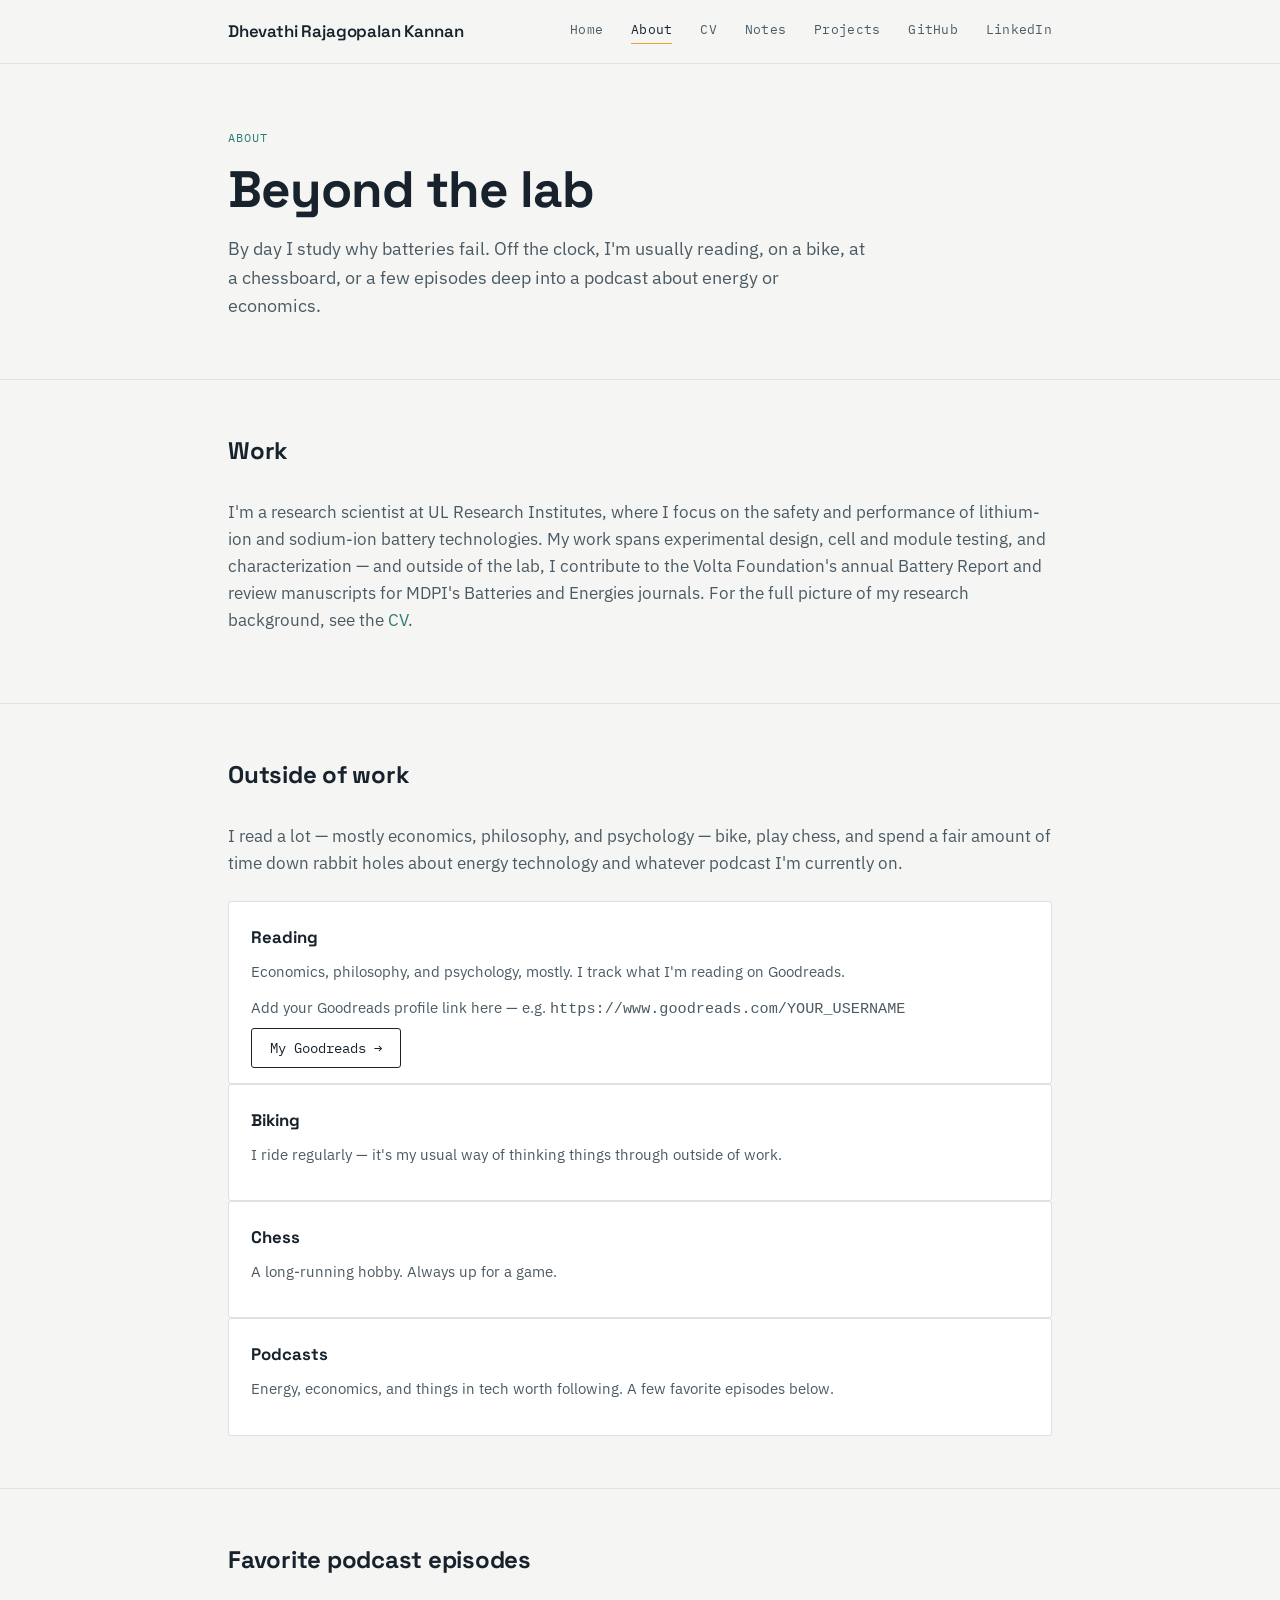
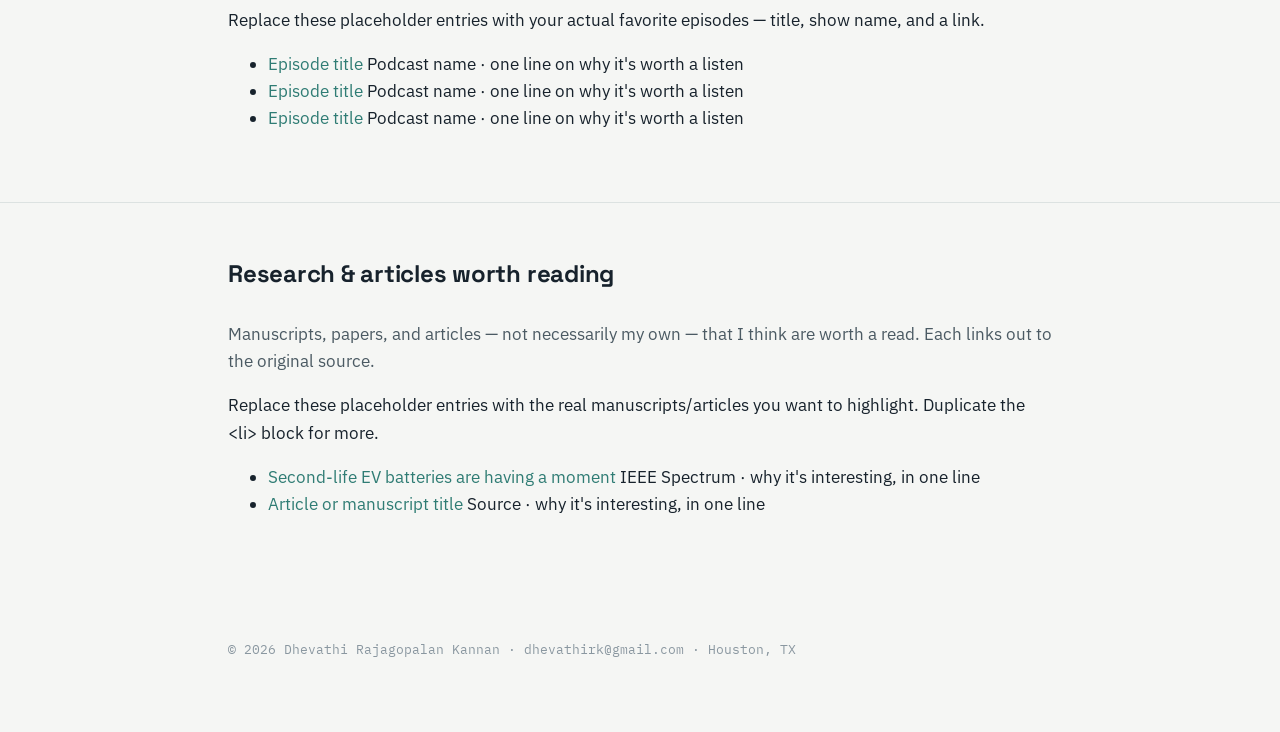
==== about.html @ ceaa5463 "Redesign site, add About and Projects pages" ====
<!DOCTYPE html>
<html lang="en">
<head>
<meta charset="UTF-8">
<meta name="viewport" content="width=device-width, initial-scale=1.0">
<title>About — Dhevathi Rajagopalan Kannan</title>
<meta name="description" content="About Dhevathi Rajagopalan Kannan — research scientist, reader, cyclist, and chess player.">
<link rel="stylesheet" href="css/style.css">
</head>
<body>

<nav class="nav">
  <div class="wrap">
    <a href="index.html" class="nav-brand">Dhevathi Rajagopalan Kannan</a>
    <div class="nav-links">
      <a href="index.html">Home</a>
      <a href="about.html" class="active">About</a>
      <a href="cv.html">CV</a>
      <a href="blog.html">Notes</a>
      <a href="projects.html">Projects</a>
      <a href="https://github.com/dhev-rk" target="_blank" rel="noopener">GitHub</a>
      <a href="https://www.linkedin.com/in/dhevathirajan/" target="_blank" rel="noopener">LinkedIn</a>
    </div>
  </div>
</nav>

<header class="hero" style="padding-bottom:32px;">
  <div class="wrap">
    <p class="eyebrow">About</p>
    <h1 style="max-width:none;">Beyond the lab</h1>
    <p class="lede">
      By day I study why batteries fail. Off the clock, I'm usually reading, on a bike,
      at a chessboard, or a few episodes deep into a podcast about energy or economics.
    </p>
  </div>
</header>

<section class="block">
  <div class="wrap wrap-narrow">
    <div class="block-head"><h2>Work</h2></div>
    <p style="color:var(--ink-soft);">
      I'm a research scientist at UL Research Institutes, where I focus on the safety and
      performance of lithium-ion and sodium-ion battery technologies. My work spans
      experimental design, cell and module testing, and characterization — and outside of
      the lab, I contribute to the Volta Foundation's annual Battery Report and review
      manuscripts for MDPI's Batteries and Energies journals. For the full picture of my
      research background, see the <a href="cv.html">CV</a>.
    </p>
  </div>
</section>

<section class="block">
  <div class="wrap wrap-narrow">
    <div class="block-head"><h2>Outside of work</h2></div>
    <p style="color:var(--ink-soft); margin-bottom: 24px;">
      I read a lot — mostly economics, philosophy, and psychology — bike, play chess, and
      spend a fair amount of time down rabbit holes about energy technology and whatever
      podcast I'm currently on.
    </p>
    <div class="about-grid">
      <div class="card">
        <h3>Reading</h3>
        <p>Economics, philosophy, and psychology, mostly. I track what I'm reading on Goodreads.</p>
        <p class="placeholder-note">Add your Goodreads profile link here — e.g. <code>https://www.goodreads.com/YOUR_USERNAME</code></p>
        <a class="btn" href="#" id="goodreads-link">My Goodreads →</a>
      </div>
      <div class="card">
        <h3>Biking</h3>
        <p>I ride regularly — it's my usual way of thinking things through outside of work.</p>
      </div>
      <div class="card">
        <h3>Chess</h3>
        <p>A long-running hobby. Always up for a game.</p>
      </div>
      <div class="card">
        <h3>Podcasts</h3>
        <p>Energy, economics, and things in tech worth following. A few favorite episodes below.</p>
      </div>
    </div>
  </div>
</section>

<section class="block">
  <div class="wrap wrap-narrow">
    <div class="block-head"><h2>Favorite podcast episodes</h2></div>
    <p class="placeholder-note">Replace these placeholder entries with your actual favorite episodes — title, show name, and a link.</p>
    <ul class="list-plain">
      <li>
        <a href="#" target="_blank" rel="noopener">Episode title</a>
        <span class="item-meta">Podcast name · one line on why it's worth a listen</span>
      </li>
      <li>
        <a href="#" target="_blank" rel="noopener">Episode title</a>
        <span class="item-meta">Podcast name · one line on why it's worth a listen</span>
      </li>
      <li>
        <a href="#" target="_blank" rel="noopener">Episode title</a>
        <span class="item-meta">Podcast name · one line on why it's worth a listen</span>
      </li>
    </ul>
  </div>
</section>

<section class="block">
  <div class="wrap wrap-narrow">
    <div class="block-head"><h2>Research &amp; articles worth reading</h2></div>
    <p style="color:var(--ink-soft); margin-bottom:16px;">
      Manuscripts, papers, and articles — not necessarily my own — that I think are worth a read.
      Each links out to the original source.
    </p>
    <p class="placeholder-note">Replace these placeholder entries with the real manuscripts/articles you want to highlight. Duplicate the &lt;li&gt; block for more.</p>
    <ul class="list-plain">
      <li>
        <a href="https://spectrum.ieee.org/second-life-ev-batteries" target="_blank" rel="noopener">Second-life EV batteries are having a moment</a>
        <span class="item-meta">IEEE Spectrum · why it's interesting, in one line</span>
      </li>
      <li>
        <a href="#" target="_blank" rel="noopener">Article or manuscript title</a>
        <span class="item-meta">Source · why it's interesting, in one line</span>
      </li>
    </ul>
  </div>
</section>

<footer>
  <div class="wrap">
    <p>© <span id="year"></span> Dhevathi Rajagopalan Kannan · <a href="mailto:dhevathirk@gmail.com">dhevathirk@gmail.com</a> · Houston, TX</p>
  </div>
</footer>

<script>document.getElementById('year').textContent = new Date().getFullYear();</script>
</body>
</html>
---- css/style.css ----
/* ============================================================
   Dhevathi Rajagopalan Kannan — personal site
   Design: "charge cell" system — battery-safety research subject
   ============================================================ */

@import url('https://fonts.googleapis.com/css2?family=Space+Grotesk:wght@400;500;600;700&family=IBM+Plex+Sans:wght@400;500;600&family=IBM+Plex+Mono:wght@400;500&display=swap');

:root {
  --bg: #F5F6F4;
  --surface: #FFFFFF;
  --ink: #17222C;
  --ink-soft: #4B5A63;
  --ink-faint: #8A97A0;
  --line: #DCE2E1;
  --accent: #E2A63C;      /* charge amber */
  --accent-ink: #1B4F4A;  /* deep teal, used sparingly */
  --accent-teal: #2F7C74;
  --radius: 3px;
  --max: 880px;
  --font-display: 'Space Grotesk', sans-serif;
  --font-body: 'IBM Plex Sans', sans-serif;
  --font-mono: 'IBM Plex Mono', monospace;
}

* { box-sizing: border-box; }

html { scroll-behavior: smooth; }

body {
  margin: 0;
  background: var(--bg);
  color: var(--ink);
  font-family: var(--font-body);
  font-size: 17px;
  line-height: 1.6;
  -webkit-font-smoothing: antialiased;
}

a { color: var(--accent-teal); text-decoration: none; border-bottom: 1px solid transparent; }
a:hover { border-bottom-color: currentColor; }

:focus-visible {
  outline: 2px solid var(--accent-teal);
  outline-offset: 2px;
}

.wrap {
  max-width: var(--max);
  margin: 0 auto;
  padding: 0 28px;
}

/* ---------- Nav ---------- */
.nav {
  border-bottom: 1px solid var(--line);
  background: var(--bg);
  position: sticky;
  top: 0;
  z-index: 10;
}
.nav .wrap {
  display: flex;
  align-items: center;
  justify-content: space-between;
  padding-top: 18px;
  padding-bottom: 18px;
}
.nav-brand {
  font-family: var(--font-display);
  font-weight: 600;
  font-size: 1.05rem;
  color: var(--ink);
  border-bottom: none;
  letter-spacing: -0.01em;
}
.nav-links {
  display: flex;
  gap: 28px;
  font-family: var(--font-mono);
  font-size: 0.82rem;
  letter-spacing: 0.02em;
}
.nav-links a {
  color: var(--ink-soft);
  border-bottom: none;
  padding-bottom: 3px;
}
.nav-links a:hover,
.nav-links a.active {
  color: var(--ink);
  border-bottom: 1px solid var(--accent);
}

/* ---------- Charge bar — the signature motif ---------- */
.chargebar {
  display: flex;
  gap: 3px;
  height: 10px;
  margin: 10px 0 0;
}
.chargebar .cell {
  flex: 1;
  background: var(--line);
  border-radius: 1px;
}
.chargebar .cell.filled { background: var(--accent); }

/* ---------- Hero ---------- */
.hero {
  padding: 64px 0 40px;
  border-bottom: 1px solid var(--line);
}
.eyebrow {
  font-family: var(--font-mono);
  font-size: 0.78rem;
  color: var(--accent-teal);
  text-transform: uppercase;
  letter-spacing: 0.08em;
  margin: 0 0 14px;
}
.hero h1 {
  font-family: var(--font-display);
  font-size: clamp(2.1rem, 4.5vw, 3.2rem);
  line-height: 1.08;
  letter-spacing: -0.02em;
  margin: 0 0 18px;
  max-width: 15ch;
}
.hero p.lede {
  font-size: 1.12rem;
  color: var(--ink-soft);
  max-width: 58ch;
  margin: 0 0 26px;
}
.hero-meta {
  display: flex;
  flex-wrap: wrap;
  gap: 8px 22px;
  font-family: var(--font-mono);
  font-size: 0.85rem;
  color: var(--ink-soft);
}
.hero-links {
  margin-top: 28px;
  display: flex;
  flex-wrap: wrap;
  gap: 14px;
}
.btn {
  font-family: var(--font-mono);
  font-size: 0.85rem;
  padding: 10px 18px;
  border: 1px solid var(--ink);
  border-radius: var(--radius);
  color: var(--ink);
  border-bottom-width: 1px;
}
.btn:hover { background: var(--ink); color: var(--surface); }
.btn.primary { background: var(--ink); color: var(--surface); }
.btn.primary:hover { background: var(--accent-ink); border-color: var(--accent-ink); }

/* ---------- Sections ---------- */
section.block {
  padding: 52px 0;
  border-bottom: 1px solid var(--line);
}
section.block:last-of-type { border-bottom: none; }

.block-head {
  display: flex;
  align-items: baseline;
  justify-content: space-between;
  margin-bottom: 28px;
  gap: 16px;
  flex-wrap: wrap;
}
.block-head h2 {
  font-family: var(--font-display);
  font-size: 1.5rem;
  letter-spacing: -0.01em;
  margin: 0;
}
.block-head .see-all {
  font-family: var(--font-mono);
  font-size: 0.82rem;
}

/* ---------- Cards / grids ---------- */
.grid {
  display: grid;
  grid-template-columns: repeat(2, 1fr);
  gap: 18px;
}
@media (max-width: 640px) { .grid { grid-template-columns: 1fr; } }

.card {
  background: var(--surface);
  border: 1px solid var(--line);
  border-radius: var(--radius);
  padding: 22px;
}
.card h3 {
  font-family: var(--font-display);
  font-size: 1.05rem;
  margin: 0 0 8px;
}
.card p {
  color: var(--ink-soft);
  font-size: 0.95rem;
  margin: 0 0 12px;
}
.card .tags {
  font-family: var(--font-mono);
  font-size: 0.75rem;
  color: var(--accent-teal);
}

/* ---------- Timeline (experience) ---------- */
.timeline { margin-top: 6px; }
.tl-item {
  display: grid;
  grid-template-columns: 130px 1fr;
  gap: 18px;
  padding: 20px 0;
  border-top: 1px solid var(--line);
}
.tl-item:first-child { border-top: none; }
.tl-date {
  font-family: var(--font-mono);
  font-size: 0.8rem;
  color: var(--ink-faint);
  padding-top: 2px;
}
.tl-role { font-family: var(--font-display); font-size: 1.05rem; margin: 0 0 3px; }
.tl-org { color: var(--accent-teal); font-size: 0.92rem; margin: 0 0 8px; }
.tl-desc { color: var(--ink-soft); font-size: 0.92rem; margin: 0; }
.tl-desc ul { margin: 8px 0 0; padding-left: 18px; }
.tl-desc li { margin-bottom: 4px; }

@media (max-width: 640px) {
  .tl-item { grid-template-columns: 1fr; gap: 4px; }
}

/* ---------- Publications ---------- */
.pub-list { list-style: none; margin: 0; padding: 0; }
.pub-item {
  padding: 16px 0;
  border-top: 1px solid var(--line);
}
.pub-item:first-child { border-top: none; }
.pub-title { font-weight: 600; font-size: 0.98rem; }
.pub-meta {
  font-family: var(--font-mono);
  font-size: 0.78rem;
  color: var(--ink-faint);
  margin-top: 4px;
}

/* ---------- Blog list ---------- */
.post-list { list-style: none; margin: 0; padding: 0; }
.post-item {
  padding: 20px 0;
  border-top: 1px solid var(--line);
  display: grid;
  grid-template-columns: 110px 1fr;
  gap: 18px;
}
.post-item:first-child { border-top: none; }
.post-date {
  font-family: var(--font-mono);
  font-size: 0.8rem;
  color: var(--ink-faint);
  padding-top: 2px;
}
.post-item h3 { font-family: var(--font-display); margin: 0 0 6px; font-size: 1.15rem; }
.post-item p { color: var(--ink-soft); margin: 0; font-size: 0.95rem; }
.post-tags { font-family: var(--font-mono); font-size: 0.72rem; color: var(--accent-teal); margin-top: 8px; }

@media (max-width: 640px) {
  .post-item { grid-template-columns: 1fr; }
}

/* ---------- Single post ---------- */
.post-header { padding: 52px 0 24px; border-bottom: 1px solid var(--line); }
.post-header h1 {
  font-family: var(--font-display);
  font-size: clamp(1.8rem, 4vw, 2.4rem);
  letter-spacing: -0.02em;
  margin: 0 0 10px;
}
.post-body {
  padding: 40px 0 60px;
  max-width: 70ch;
  font-size: 1.05rem;
}
.post-body h2 { font-family: var(--font-display); margin-top: 2em; }
.post-body h3 { font-family: var(--font-display); margin-top: 1.6em; }
.post-body p { color: var(--ink-soft); }
.post-body pre {
  background: var(--ink);
  color: #E8EEF0;
  padding: 16px;
  border-radius: var(--radius);
  overflow-x: auto;
  font-family: var(--font-mono);
  font-size: 0.85rem;
}
.post-body code {
  font-family: var(--font-mono);
  background: var(--line);
  padding: 2px 5px;
  border-radius: 2px;
  font-size: 0.88em;
}
.post-body pre code { background: none; padding: 0; }
.post-body blockquote {
  border-left: 3px solid var(--accent);
  margin: 1.4em 0;
  padding-left: 18px;
  color: var(--ink-soft);
}
.post-body img { max-width: 100%; border-radius: var(--radius); }

/* ---------- CV page ---------- */
.cv-print-link {
  font-family: var(--font-mono);
  font-size: 0.82rem;
}
.skills-grid {
  display: grid;
  grid-template-columns: repeat(3, 1fr);
  gap: 14px;
}
@media (max-width: 640px) { .skills-grid { grid-template-columns: 1fr 1fr; } }
.skill-chip {
  font-family: var(--font-mono);
  font-size: 0.82rem;
  border: 1px solid var(--line);
  border-radius: var(--radius);
  padding: 8px 12px;
  background: var(--surface);
}

/* ---------- Footer ---------- */
footer {
  padding: 40px 0 60px;
  font-family: var(--font-mono);
  font-size: 0.8rem;
  color: var(--ink-faint);
}
footer a { color: var(--ink-faint); }

/* ---------- Utility ---------- */
.state-msg {
  font-family: var(--font-mono);
  font-size: 0.85rem;
  color: var(--ink-faint);
  padding: 20px 0;
}
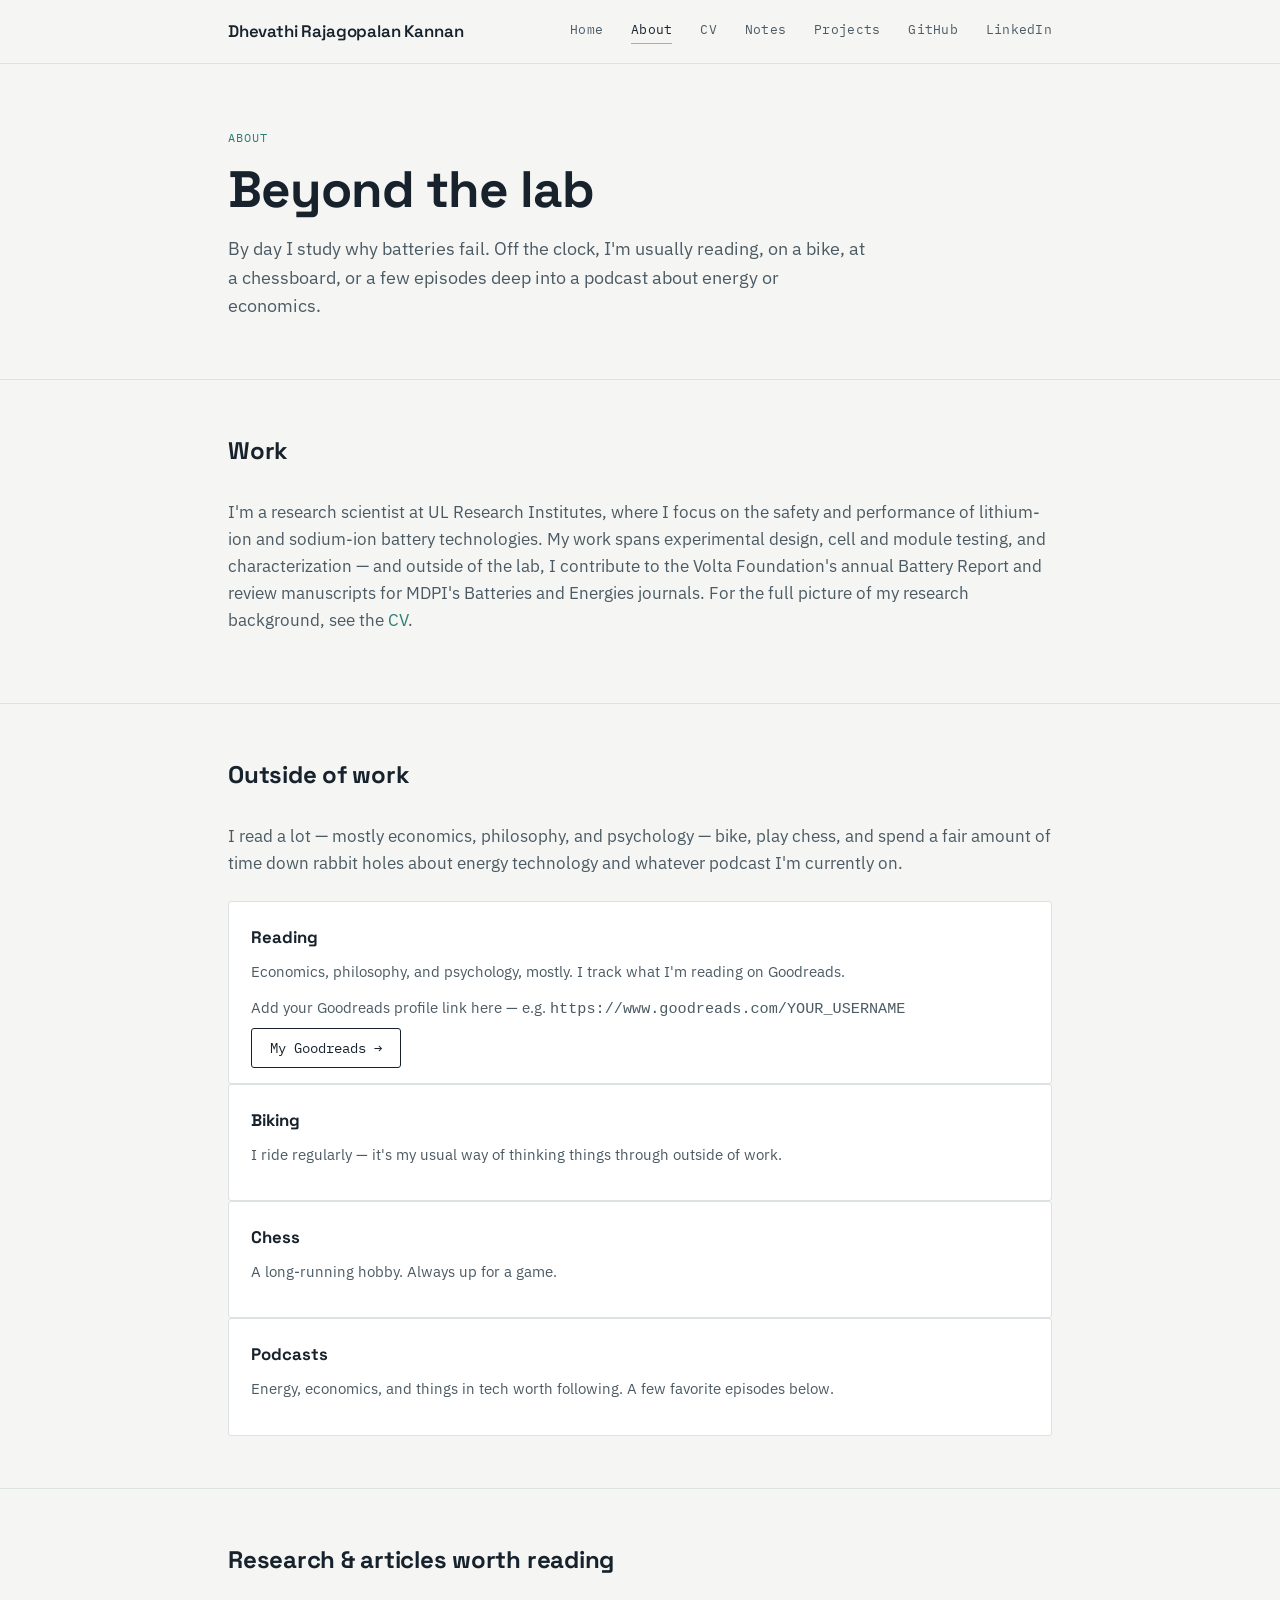
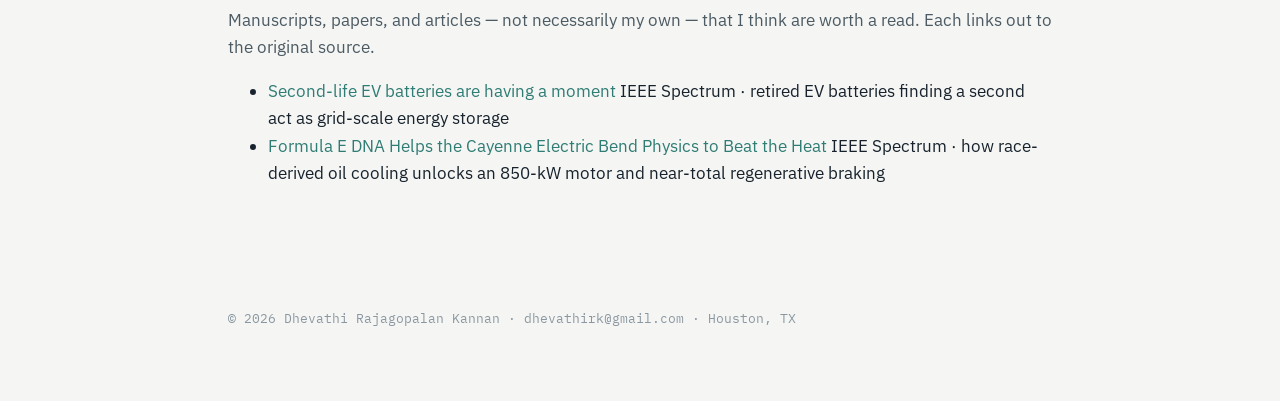
==== commit c7882cd1: "Update About page" ====
--- a/about.html
+++ b/about.html
@@ -80,26 +80,7 @@
   </div>
 </section>
 
-<section class="block">
-  <div class="wrap wrap-narrow">
-    <div class="block-head"><h2>Favorite podcast episodes</h2></div>
-    <p class="placeholder-note">Replace these placeholder entries with your actual favorite episodes — title, show name, and a link.</p>
-    <ul class="list-plain">
-      <li>
-        <a href="#" target="_blank" rel="noopener">Episode title</a>
-        <span class="item-meta">Podcast name · one line on why it's worth a listen</span>
-      </li>
-      <li>
-        <a href="#" target="_blank" rel="noopener">Episode title</a>
-        <span class="item-meta">Podcast name · one line on why it's worth a listen</span>
-      </li>
-      <li>
-        <a href="#" target="_blank" rel="noopener">Episode title</a>
-        <span class="item-meta">Podcast name · one line on why it's worth a listen</span>
-      </li>
-    </ul>
-  </div>
-</section>
+
 
 <section class="block">
   <div class="wrap wrap-narrow">
@@ -108,15 +89,14 @@
       Manuscripts, papers, and articles — not necessarily my own — that I think are worth a read.
       Each links out to the original source.
     </p>
-    <p class="placeholder-note">Replace these placeholder entries with the real manuscripts/articles you want to highlight. Duplicate the &lt;li&gt; block for more.</p>
     <ul class="list-plain">
       <li>
         <a href="https://spectrum.ieee.org/second-life-ev-batteries" target="_blank" rel="noopener">Second-life EV batteries are having a moment</a>
-        <span class="item-meta">IEEE Spectrum · why it's interesting, in one line</span>
+        <span class="item-meta">IEEE Spectrum · retired EV batteries finding a second act as grid-scale energy storage</span>
       </li>
       <li>
-        <a href="#" target="_blank" rel="noopener">Article or manuscript title</a>
-        <span class="item-meta">Source · why it's interesting, in one line</span>
+        <a href="https://spectrum.ieee.org/porsche-cayenne-electric" target="_blank" rel="noopener">Formula E DNA Helps the Cayenne Electric Bend Physics to Beat the Heat</a>
+        <span class="item-meta">IEEE Spectrum · how race-derived oil cooling unlocks an 850-kW motor and near-total regenerative braking</span>
       </li>
     </ul>
   </div>
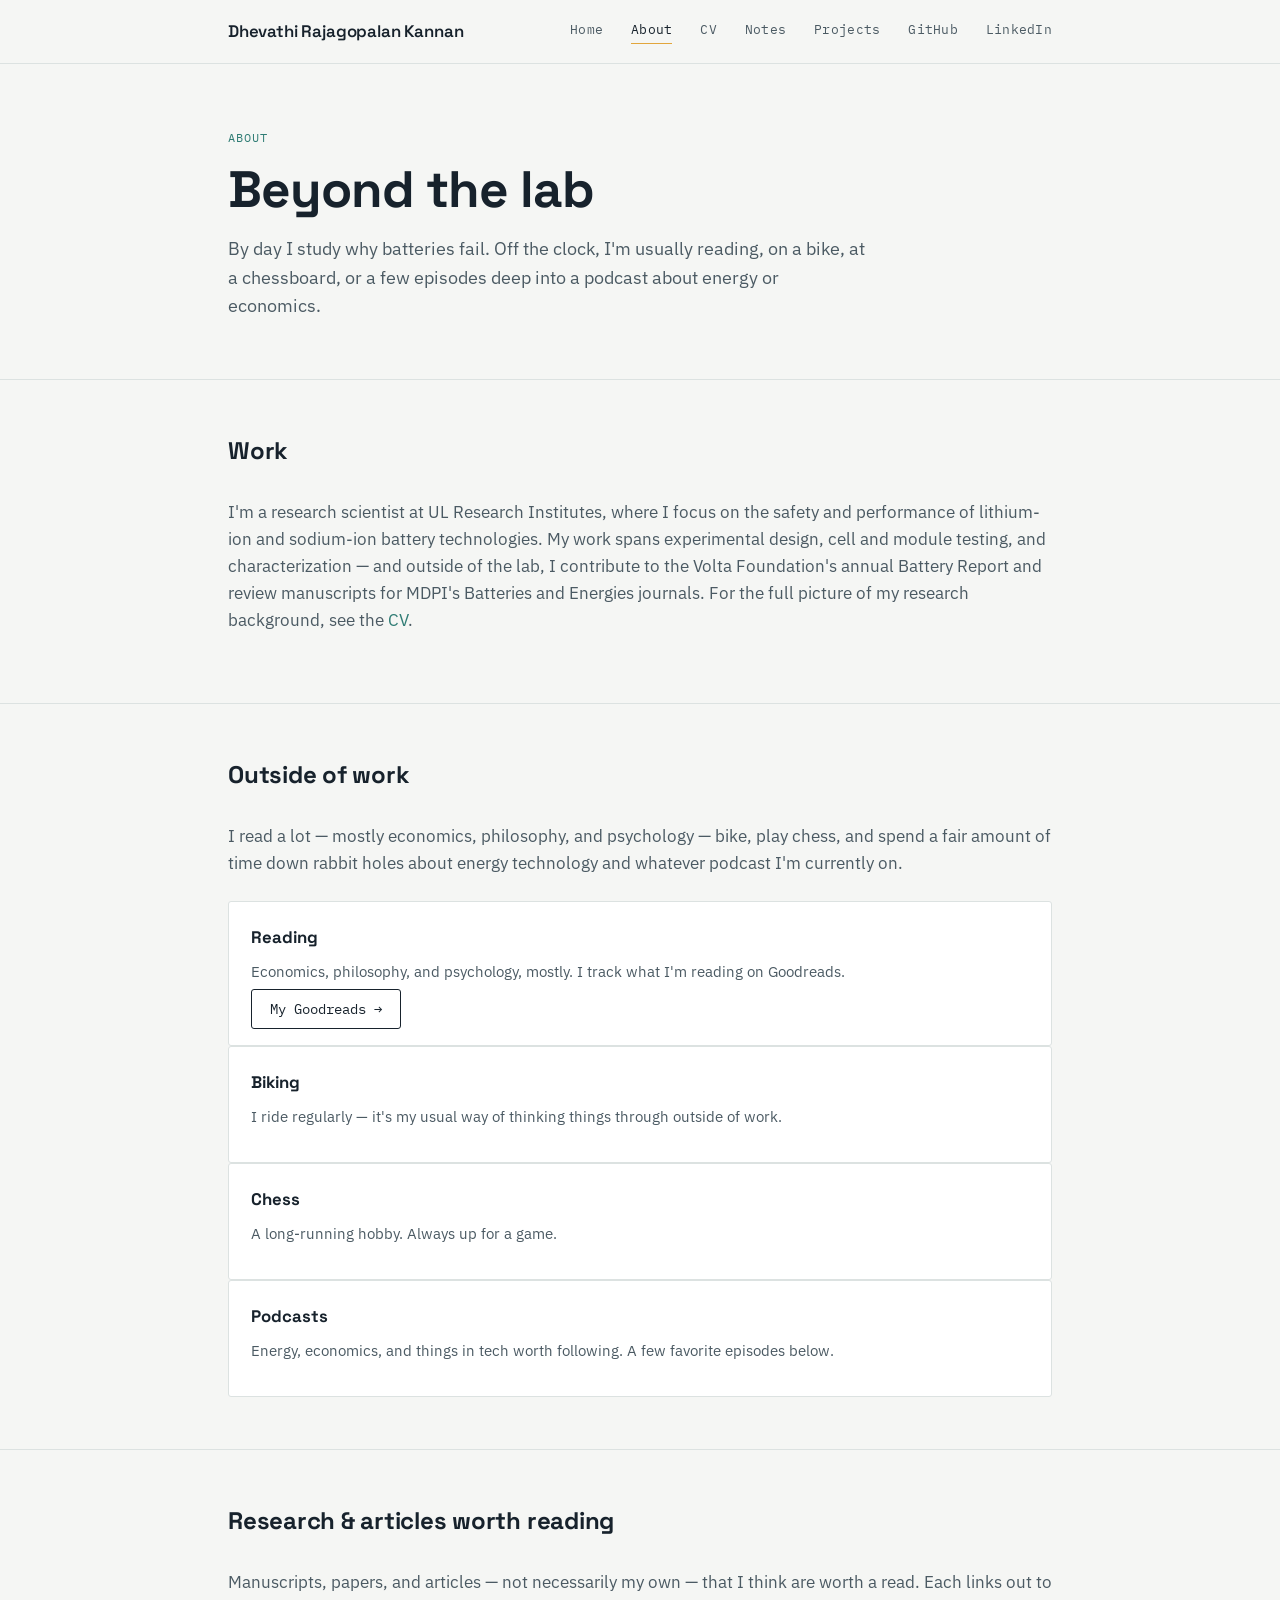
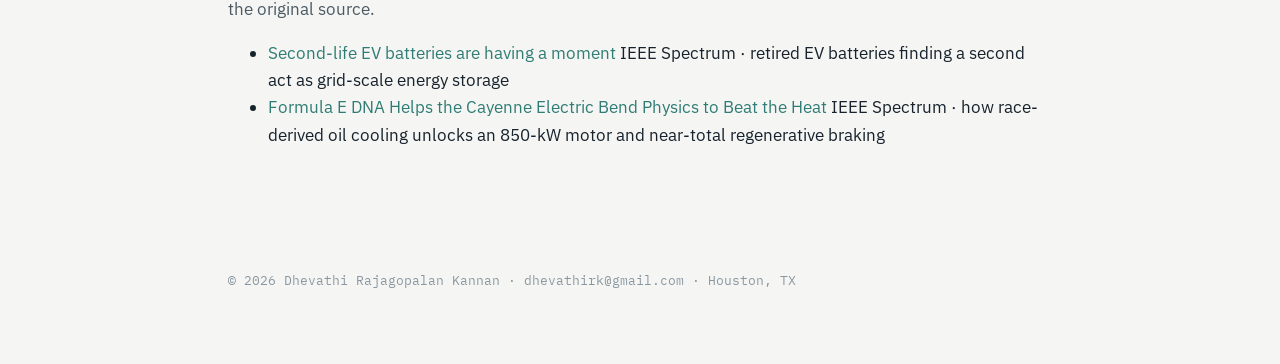
==== commit 127f52a6: "Update About page goodreads" ====
--- a/about.html
+++ b/about.html
@@ -61,8 +61,8 @@
       <div class="card">
         <h3>Reading</h3>
         <p>Economics, philosophy, and psychology, mostly. I track what I'm reading on Goodreads.</p>
-        <p class="placeholder-note">Add your Goodreads profile link here — e.g. <code>https://www.goodreads.com/YOUR_USERNAME</code></p>
-        <a class="btn" href="#" id="goodreads-link">My Goodreads →</a>
+        <a class="btn" href="https://www.goodreads.com/user/show/23858691-dhevathi-r-kannan" target="_blank" rel="noopener">My Goodreads →</a>
+        
       </div>
       <div class="card">
         <h3>Biking</h3>
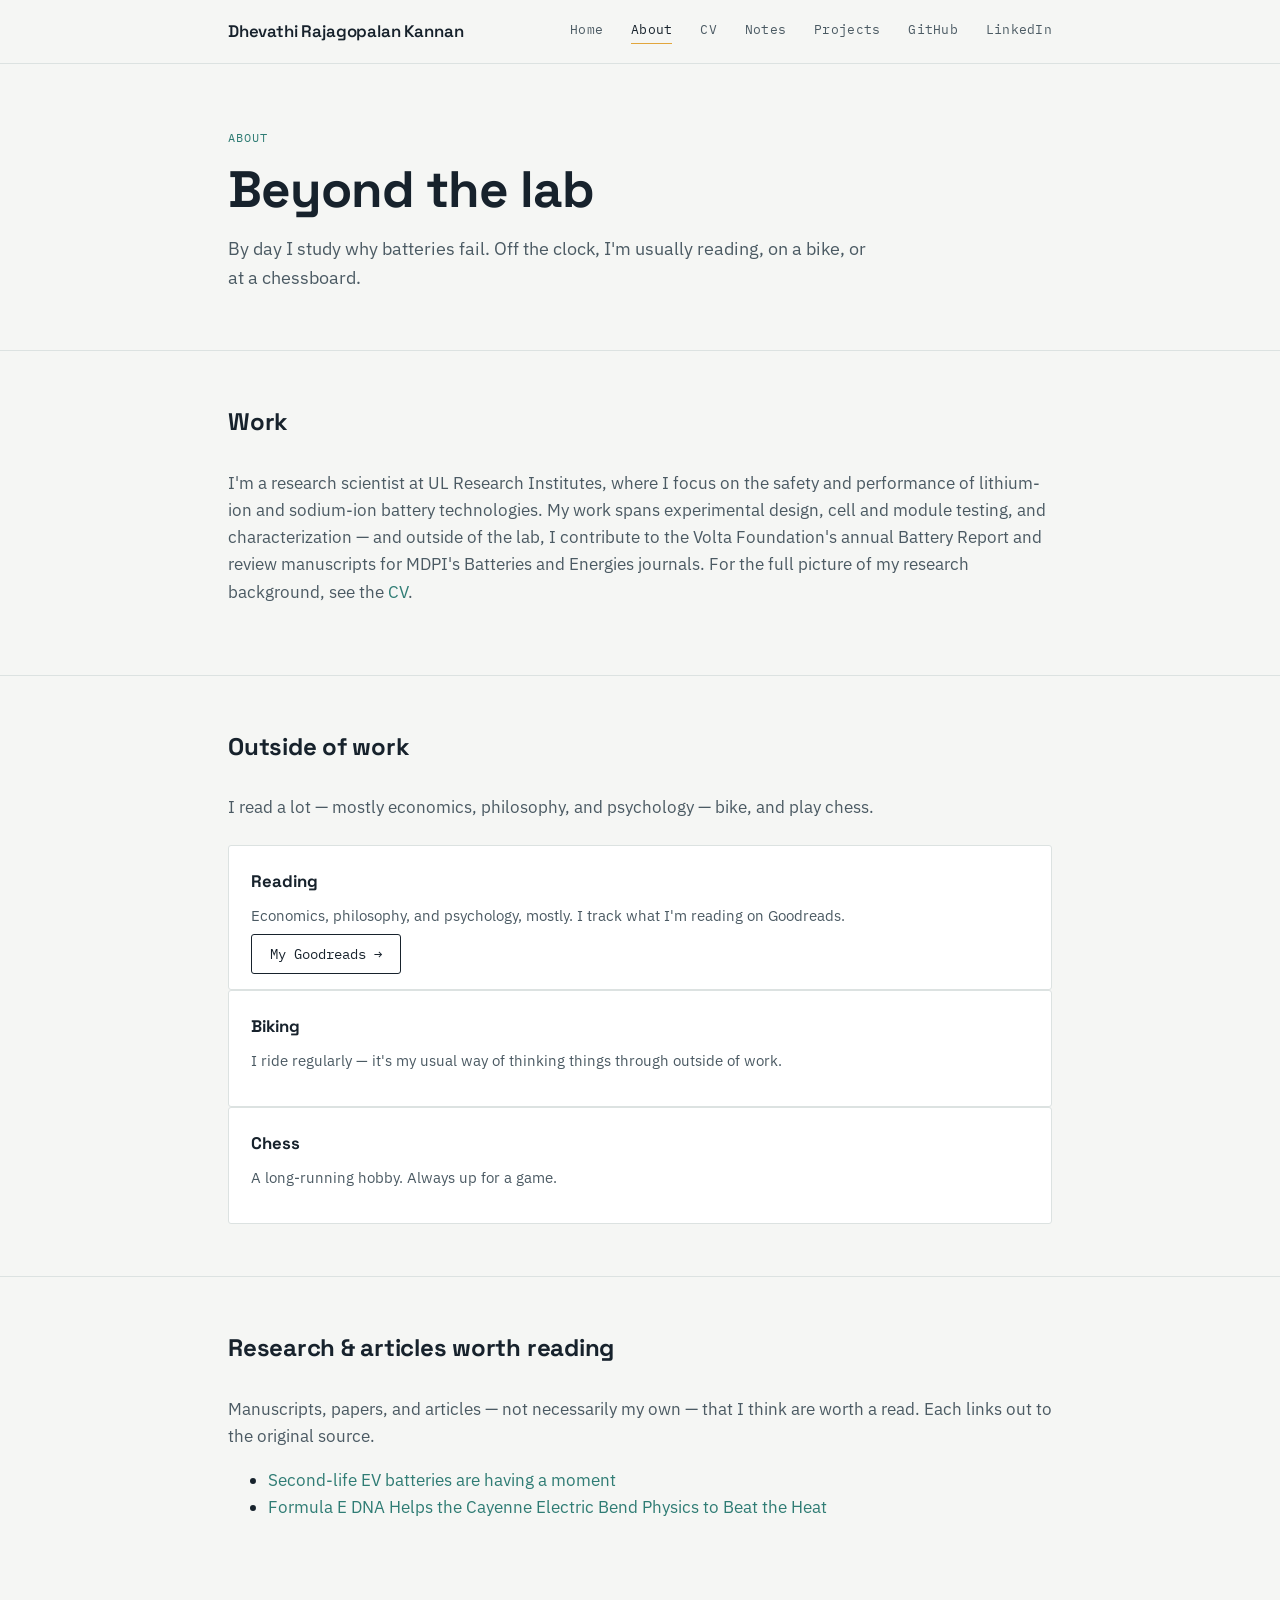
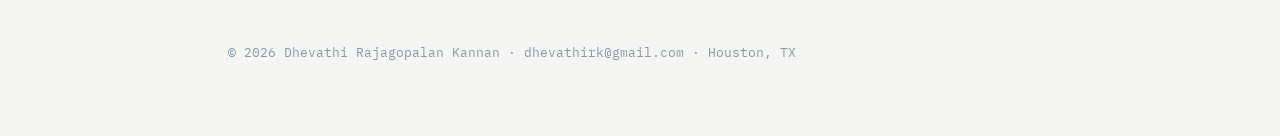
==== commit 6f30d934: "Update About page: add Goodreads, remove podcasts, clean article links" ====
--- a/about.html
+++ b/about.html
@@ -30,7 +30,7 @@
     <h1 style="max-width:none;">Beyond the lab</h1>
     <p class="lede">
       By day I study why batteries fail. Off the clock, I'm usually reading, on a bike,
-      at a chessboard, or a few episodes deep into a podcast about energy or economics.
+      or at a chessboard.
     </p>
   </div>
 </header>
@@ -53,16 +53,13 @@
   <div class="wrap wrap-narrow">
     <div class="block-head"><h2>Outside of work</h2></div>
     <p style="color:var(--ink-soft); margin-bottom: 24px;">
-      I read a lot — mostly economics, philosophy, and psychology — bike, play chess, and
-      spend a fair amount of time down rabbit holes about energy technology and whatever
-      podcast I'm currently on.
+      I read a lot — mostly economics, philosophy, and psychology — bike, and play chess.
     </p>
     <div class="about-grid">
       <div class="card">
         <h3>Reading</h3>
         <p>Economics, philosophy, and psychology, mostly. I track what I'm reading on Goodreads.</p>
         <a class="btn" href="https://www.goodreads.com/user/show/23858691-dhevathi-r-kannan" target="_blank" rel="noopener">My Goodreads →</a>
-        
       </div>
       <div class="card">
         <h3>Biking</h3>
@@ -72,15 +69,9 @@
         <h3>Chess</h3>
         <p>A long-running hobby. Always up for a game.</p>
       </div>
-      <div class="card">
-        <h3>Podcasts</h3>
-        <p>Energy, economics, and things in tech worth following. A few favorite episodes below.</p>
-      </div>
     </div>
   </div>
 </section>
-
-
 
 <section class="block">
   <div class="wrap wrap-narrow">
@@ -92,11 +83,9 @@
     <ul class="list-plain">
       <li>
         <a href="https://spectrum.ieee.org/second-life-ev-batteries" target="_blank" rel="noopener">Second-life EV batteries are having a moment</a>
-        <span class="item-meta">IEEE Spectrum · retired EV batteries finding a second act as grid-scale energy storage</span>
       </li>
       <li>
         <a href="https://spectrum.ieee.org/porsche-cayenne-electric" target="_blank" rel="noopener">Formula E DNA Helps the Cayenne Electric Bend Physics to Beat the Heat</a>
-        <span class="item-meta">IEEE Spectrum · how race-derived oil cooling unlocks an 850-kW motor and near-total regenerative braking</span>
       </li>
     </ul>
   </div>
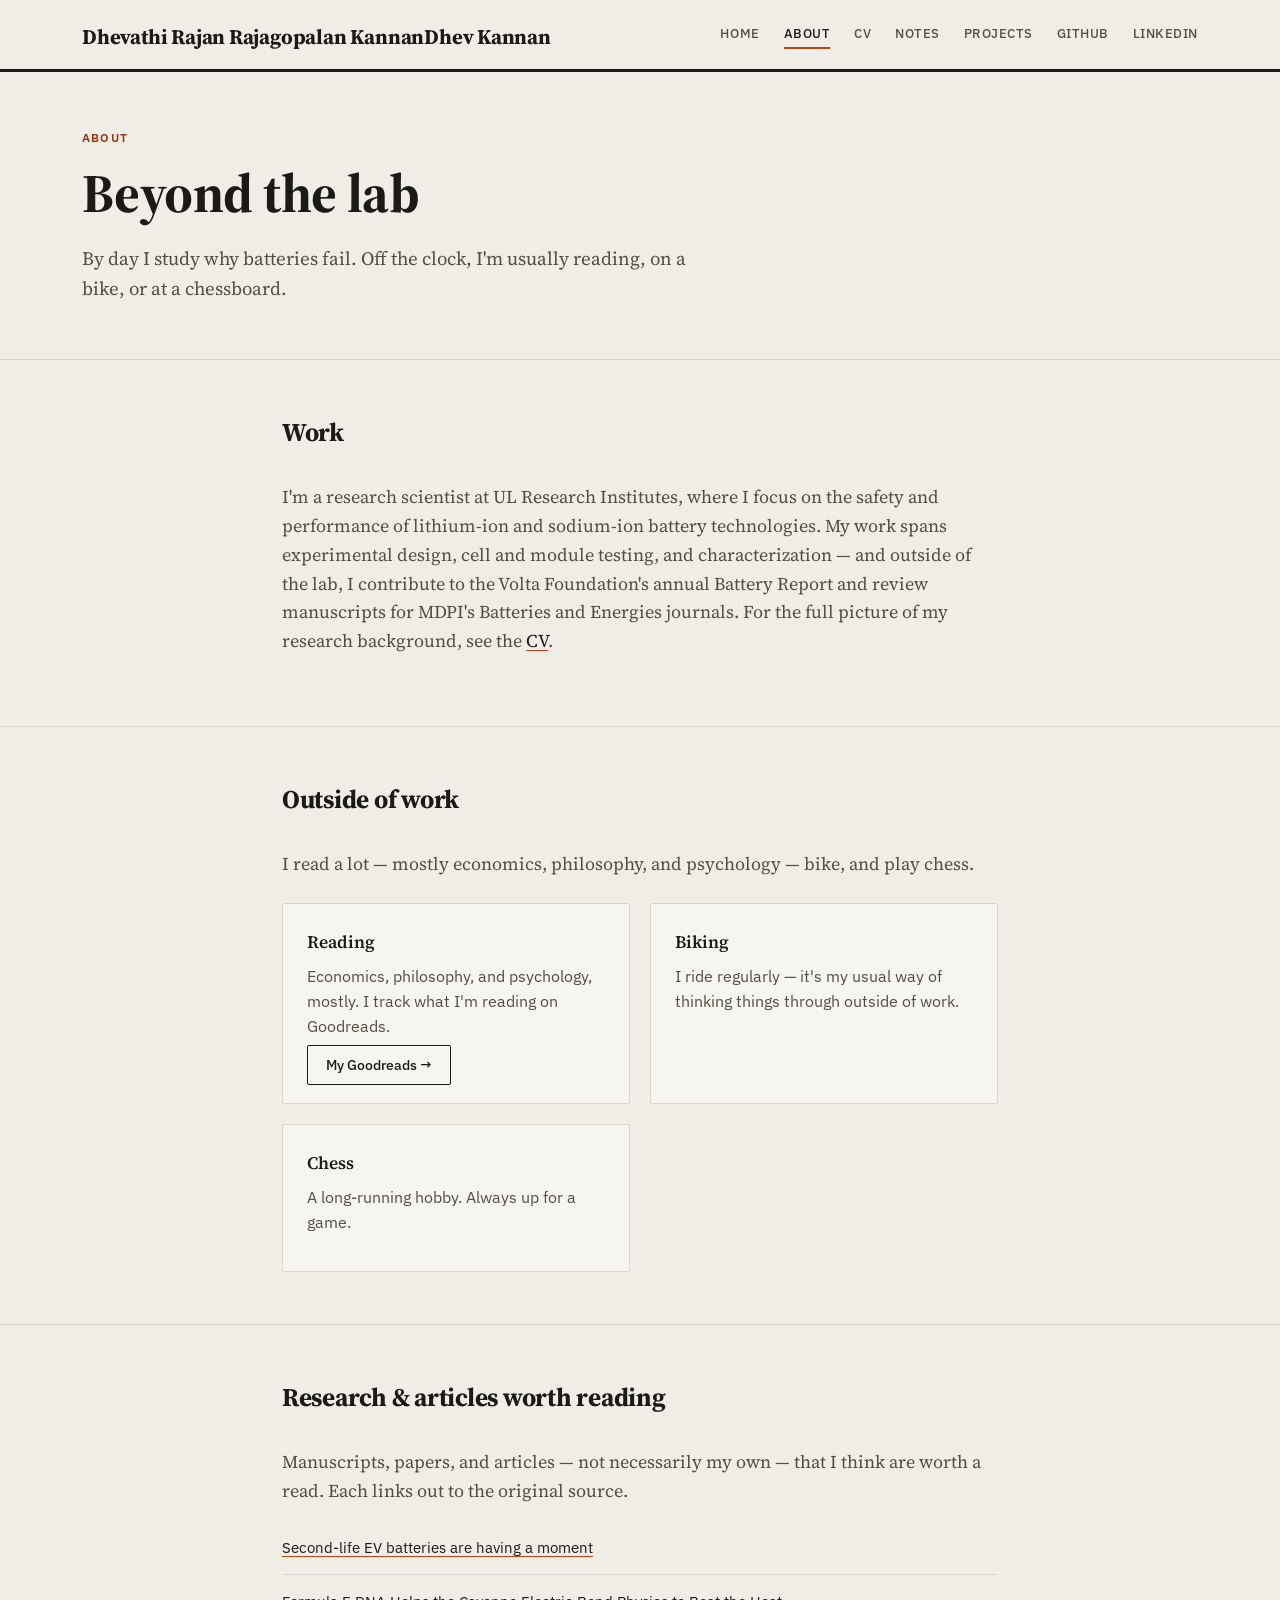
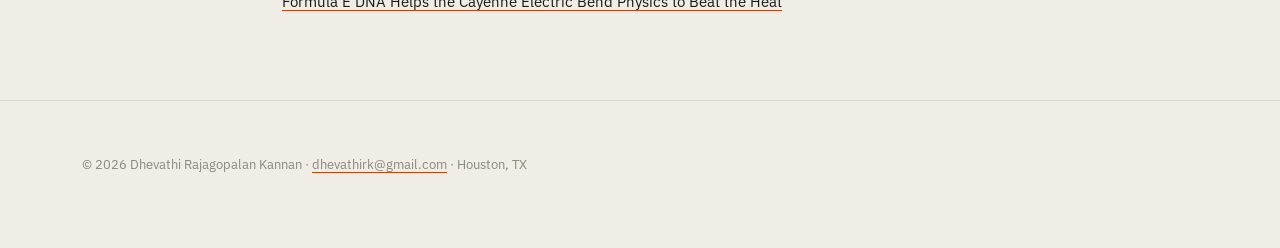
==== commit 4de32f6a: "Responsive nav brand name (full on desktop, short on mobile)" ====
--- a/about.html
+++ b/about.html
@@ -11,8 +11,8 @@
 
 <nav class="nav">
   <div class="wrap">
-    <a href="index.html" class="nav-brand">Dhevathi Rajagopalan Kannan</a>
-    <div class="nav-links">
+    <a href="index.html" class="nav-brand"><span class="brand-full">Dhevathi Rajan Rajagopalan Kannan</span><span class="brand-short">Dhev Kannan</span></a>
+    <div class="nav-links" id="nav-links">
       <a href="index.html">Home</a>
       <a href="about.html" class="active">About</a>
       <a href="cv.html">CV</a>
@@ -21,6 +21,7 @@
       <a href="https://github.com/dhev-rk" target="_blank" rel="noopener">GitHub</a>
       <a href="https://www.linkedin.com/in/dhevathirajan/" target="_blank" rel="noopener">LinkedIn</a>
     </div>
+    <button class="nav-toggle" id="nav-toggle" aria-label="Toggle menu"><span></span></button>
   </div>
 </nav>
 
@@ -98,5 +99,6 @@
 </footer>
 
 <script>document.getElementById('year').textContent = new Date().getFullYear();</script>
+<script src="js/nav.js"></script>
 </body>
 </html>
--- a/css/style.css
+++ b/css/style.css
@@ -1,29 +1,31 @@
 /* ============================================================
    Dhevathi Rajagopalan Kannan — personal site
-   Design: "charge cell" system — battery-safety research subject
+   Design v2: editorial / research-magazine look
+   Palette: warm paper, near-black ink, rust accent
    ============================================================ */
 
-@import url('https://fonts.googleapis.com/css2?family=Space+Grotesk:wght@400;500;600;700&family=IBM+Plex+Sans:wght@400;500;600&family=IBM+Plex+Mono:wght@400;500&display=swap');
+@import url('https://fonts.googleapis.com/css2?family=Source+Serif+4:ital,opsz,wght@0,8..60,400;0,8..60,500;0,8..60,600;0,8..60,700;1,8..60,400&family=IBM+Plex+Sans:wght@400;500;600&family=IBM+Plex+Mono:wght@400;500&display=swap');
 
 :root {
-  --bg: #F5F6F4;
-  --surface: #FFFFFF;
-  --ink: #17222C;
-  --ink-soft: #4B5A63;
-  --ink-faint: #8A97A0;
-  --line: #DCE2E1;
-  --accent: #E2A63C;      /* charge amber */
-  --accent-ink: #1B4F4A;  /* deep teal, used sparingly */
-  --accent-teal: #2F7C74;
-  --radius: 3px;
-  --max: 880px;
-  --font-display: 'Space Grotesk', sans-serif;
-  --font-body: 'IBM Plex Sans', sans-serif;
+  --bg: #EFEDE6;
+  --surface: #F7F5EF;
+  --ink: #1B1A17;
+  --ink-soft: #514E45;
+  --ink-faint: #8C887C;
+  --line: #DAD5C8;
+  --accent: #C1440E;
+  --accent-dark: #9A3509;
+  --accent-teal: #3A6B63;
+  --radius: 2px;
+  --max: 1180px;
+  --measure: 780px;
+  --font-display: 'Source Serif 4', Georgia, serif;
+  --font-body: 'Source Serif 4', Georgia, serif;
+  --font-ui: 'IBM Plex Sans', sans-serif;
   --font-mono: 'IBM Plex Mono', monospace;
 }
 
 * { box-sizing: border-box; }
-
 html { scroll-behavior: smooth; }
 
 body {
@@ -31,329 +33,219 @@
   background: var(--bg);
   color: var(--ink);
   font-family: var(--font-body);
-  font-size: 17px;
+  font-size: 18px;
   line-height: 1.6;
   -webkit-font-smoothing: antialiased;
 }
 
-a { color: var(--accent-teal); text-decoration: none; border-bottom: 1px solid transparent; }
-a:hover { border-bottom-color: currentColor; }
-
-:focus-visible {
-  outline: 2px solid var(--accent-teal);
-  outline-offset: 2px;
-}
-
-.wrap {
-  max-width: var(--max);
-  margin: 0 auto;
-  padding: 0 28px;
-}
-
-/* ---------- Nav ---------- */
-.nav {
-  border-bottom: 1px solid var(--line);
-  background: var(--bg);
-  position: sticky;
-  top: 0;
-  z-index: 10;
-}
-.nav .wrap {
-  display: flex;
-  align-items: center;
-  justify-content: space-between;
-  padding-top: 18px;
-  padding-bottom: 18px;
-}
-.nav-brand {
-  font-family: var(--font-display);
-  font-weight: 600;
-  font-size: 1.05rem;
-  color: var(--ink);
-  border-bottom: none;
-  letter-spacing: -0.01em;
-}
-.nav-links {
-  display: flex;
-  gap: 28px;
-  font-family: var(--font-mono);
-  font-size: 0.82rem;
-  letter-spacing: 0.02em;
-}
-.nav-links a {
-  color: var(--ink-soft);
-  border-bottom: none;
-  padding-bottom: 3px;
-}
-.nav-links a:hover,
-.nav-links a.active {
-  color: var(--ink);
-  border-bottom: 1px solid var(--accent);
-}
-
-/* ---------- Charge bar — the signature motif ---------- */
-.chargebar {
-  display: flex;
-  gap: 3px;
-  height: 10px;
-  margin: 10px 0 0;
-}
-.chargebar .cell {
-  flex: 1;
-  background: var(--line);
-  border-radius: 1px;
-}
-.chargebar .cell.filled { background: var(--accent); }
-
-/* ---------- Hero ---------- */
-.hero {
-  padding: 64px 0 40px;
-  border-bottom: 1px solid var(--line);
-}
-.eyebrow {
-  font-family: var(--font-mono);
-  font-size: 0.78rem;
-  color: var(--accent-teal);
-  text-transform: uppercase;
-  letter-spacing: 0.08em;
-  margin: 0 0 14px;
-}
-.hero h1 {
-  font-family: var(--font-display);
-  font-size: clamp(2.1rem, 4.5vw, 3.2rem);
-  line-height: 1.08;
-  letter-spacing: -0.02em;
-  margin: 0 0 18px;
-  max-width: 15ch;
-}
-.hero p.lede {
-  font-size: 1.12rem;
-  color: var(--ink-soft);
-  max-width: 58ch;
-  margin: 0 0 26px;
-}
-.hero-meta {
-  display: flex;
-  flex-wrap: wrap;
-  gap: 8px 22px;
-  font-family: var(--font-mono);
-  font-size: 0.85rem;
-  color: var(--ink-soft);
-}
-.hero-links {
-  margin-top: 28px;
-  display: flex;
-  flex-wrap: wrap;
-  gap: 14px;
-}
-.btn {
-  font-family: var(--font-mono);
-  font-size: 0.85rem;
-  padding: 10px 18px;
+a { color: var(--ink); text-decoration: underline; text-decoration-color: var(--accent); text-underline-offset: 3px; text-decoration-thickness: 1px; }
+a:hover { color: var(--accent-dark); }
+a.quiet { text-decoration: none; }
+a.quiet:hover { text-decoration: underline; text-decoration-color: var(--accent); }
+
+:focus-visible { outline: 2px solid var(--accent); outline-offset: 2px; }
+
+.wrap { max-width: var(--max); margin: 0 auto; padding: 0 32px; }
+.wrap-narrow { max-width: var(--measure); margin: 0 auto; padding: 0 32px; }
+
+/* ---------- Masthead ---------- */
+.nav { border-bottom: 3px solid var(--ink); background: var(--bg); position: sticky; top: 0; z-index: 30; }
+.nav .wrap { display: flex; align-items: center; justify-content: space-between; padding-top: 20px; padding-bottom: 16px; gap: 16px; }
+.nav-brand { font-family: var(--font-display); font-weight: 700; font-size: 1.3rem; color: var(--ink); text-decoration: none; letter-spacing: -0.01em; flex-shrink: 1; min-width: 0; }
+.nav-links { display: flex; gap: 24px; font-family: var(--font-ui); font-size: 0.8rem; font-weight: 500; letter-spacing: 0.04em; text-transform: uppercase; flex-wrap: wrap; }
+.nav-links a { color: var(--ink-soft); text-decoration: none; padding-bottom: 3px; border-bottom: 2px solid transparent; white-space: nowrap; }
+.nav-links a:hover, .nav-links a.active { color: var(--ink); border-bottom-color: var(--accent); }
+
+/* Hamburger toggle for nav — shown only on narrow screens */
+.nav-toggle {
+  display: none;
+  background: none;
   border: 1px solid var(--ink);
   border-radius: var(--radius);
-  color: var(--ink);
-  border-bottom-width: 1px;
-}
+  width: 40px;
+  height: 36px;
+  cursor: pointer;
+  flex-shrink: 0;
+  padding: 0;
+  position: relative;
+}
+.nav-toggle span,
+.nav-toggle span::before,
+.nav-toggle span::after {
+  content: '';
+  position: absolute;
+  left: 9px;
+  right: 9px;
+  height: 2px;
+  background: var(--ink);
+  transition: transform 0.2s ease, opacity 0.2s ease;
+}
+.nav-toggle span { top: 17px; }
+.nav-toggle span::before { top: -7px; }
+.nav-toggle span::after { top: 7px; }
+.nav-toggle.open span { background: transparent; }
+.nav-toggle.open span::before { top: 0; transform: rotate(45deg); }
+.nav-toggle.open span::after { top: 0; transform: rotate(-45deg); }
+
+@media (max-width: 800px) {
+  .nav-toggle { display: block; }
+  .nav-links {
+    display: none;
+    position: fixed;
+    top: 0; left: 0; right: 0; bottom: 0;
+    background: var(--bg);
+    flex-direction: column;
+    align-items: flex-start;
+    justify-content: flex-start;
+    gap: 0;
+    padding: 90px 32px 32px;
+    font-size: 1.3rem;
+    z-index: 25;
+    overflow-y: auto;
+  }
+  .nav-links.open { display: flex; }
+  .nav-links a {
+    width: 100%;
+    padding: 16px 0;
+    border-bottom: 1px solid var(--line);
+  }
+  .nav-links a.active { border-bottom: 1px solid var(--line); border-left: 3px solid var(--accent); padding-left: 12px; }
+}
+
+.rail-toggle { display: none; font-family: var(--font-ui); background: none; border: 1px solid var(--ink); border-radius: var(--radius); padding: 6px 10px; cursor: pointer; font-size: 1rem; }
+@media (max-width: 900px) { .rail-toggle { display: inline-block; } }
+
+/* ---------- Signature bar ---------- */
+.chargebar { display: flex; gap: 3px; height: 8px; margin: 18px 0 0; max-width: 260px; }
+.chargebar .cell { flex: 1; background: var(--line); }
+.chargebar .cell.filled { background: var(--accent); }
+
+/* ---------- Hero ---------- */
+.hero { padding: 56px 0 44px; border-bottom: 1px solid var(--line); }
+.hero-flex { display: flex; align-items: center; justify-content: space-between; gap: 48px; }
+.hero-text { flex: 1; min-width: 0; }
+.hero-photo { width: 168px; height: 168px; object-fit: cover; border-radius: 50%; border: 1px solid var(--line); flex-shrink: 0; }
+
+.eyebrow { font-family: var(--font-ui); font-size: 0.78rem; color: var(--accent-dark); text-transform: uppercase; letter-spacing: 0.1em; font-weight: 600; margin: 0 0 16px; }
+.hero h1 { font-family: var(--font-display); font-weight: 700; font-size: clamp(2.3rem, 4.6vw, 3.4rem); line-height: 1.08; letter-spacing: -0.01em; margin: 0 0 20px; max-width: 17ch; }
+.hero p.lede { font-size: 1.18rem; color: var(--ink-soft); max-width: 62ch; margin: 0 0 24px; }
+.hero-meta { display: flex; flex-wrap: wrap; gap: 8px 20px; font-family: var(--font-ui); font-size: 0.85rem; color: var(--ink-soft); }
+.hero-links { margin-top: 26px; display: flex; flex-wrap: wrap; gap: 12px; font-family: var(--font-ui); }
+.btn { font-family: var(--font-ui); font-size: 0.85rem; font-weight: 500; padding: 10px 18px; border: 1px solid var(--ink); border-radius: var(--radius); color: var(--ink); text-decoration: none; }
 .btn:hover { background: var(--ink); color: var(--surface); }
 .btn.primary { background: var(--ink); color: var(--surface); }
-.btn.primary:hover { background: var(--accent-ink); border-color: var(--accent-ink); }
+.btn.primary:hover { background: var(--accent-dark); border-color: var(--accent-dark); }
+
+@media (max-width: 720px) {
+  .hero-flex { flex-direction: column-reverse; align-items: flex-start; }
+  .hero-photo { width: 110px; height: 110px; }
+}
 
 /* ---------- Sections ---------- */
-section.block {
-  padding: 52px 0;
-  border-bottom: 1px solid var(--line);
-}
+section.block { padding: 52px 0; border-bottom: 1px solid var(--line); }
 section.block:last-of-type { border-bottom: none; }
-
-.block-head {
-  display: flex;
-  align-items: baseline;
-  justify-content: space-between;
-  margin-bottom: 28px;
-  gap: 16px;
-  flex-wrap: wrap;
-}
-.block-head h2 {
-  font-family: var(--font-display);
-  font-size: 1.5rem;
-  letter-spacing: -0.01em;
-  margin: 0;
-}
-.block-head .see-all {
-  font-family: var(--font-mono);
-  font-size: 0.82rem;
-}
+.block-head { display: flex; align-items: baseline; justify-content: space-between; margin-bottom: 30px; gap: 16px; flex-wrap: wrap; }
+.block-head h2 { font-family: var(--font-display); font-weight: 700; font-size: 1.6rem; letter-spacing: -0.01em; margin: 0; }
+.block-head .see-all { font-family: var(--font-ui); font-size: 0.82rem; font-weight: 500; }
+.block-lede { font-family: var(--font-ui); color: var(--ink-soft); font-size: 0.95rem; max-width: 62ch; margin: -18px 0 28px; }
 
 /* ---------- Cards / grids ---------- */
-.grid {
-  display: grid;
-  grid-template-columns: repeat(2, 1fr);
-  gap: 18px;
-}
+.grid { display: grid; grid-template-columns: repeat(2, 1fr); gap: 20px; }
 @media (max-width: 640px) { .grid { grid-template-columns: 1fr; } }
-
-.card {
-  background: var(--surface);
-  border: 1px solid var(--line);
-  border-radius: var(--radius);
-  padding: 22px;
-}
-.card h3 {
-  font-family: var(--font-display);
-  font-size: 1.05rem;
-  margin: 0 0 8px;
-}
-.card p {
-  color: var(--ink-soft);
-  font-size: 0.95rem;
-  margin: 0 0 12px;
-}
-.card .tags {
-  font-family: var(--font-mono);
-  font-size: 0.75rem;
-  color: var(--accent-teal);
-}
-
-/* ---------- Timeline (experience) ---------- */
+.card { background: var(--surface); border: 1px solid var(--line); border-radius: var(--radius); padding: 24px; }
+.card h3 { font-family: var(--font-display); font-weight: 600; font-size: 1.1rem; margin: 0 0 8px; }
+.card p { color: var(--ink-soft); font-size: 0.97rem; margin: 0 0 12px; font-family: var(--font-ui); }
+.card .tags { font-family: var(--font-mono); font-size: 0.72rem; color: var(--accent-dark); text-transform: uppercase; letter-spacing: 0.04em; }
+
+/* ---------- Timeline ---------- */
 .timeline { margin-top: 6px; }
-.tl-item {
-  display: grid;
-  grid-template-columns: 130px 1fr;
-  gap: 18px;
-  padding: 20px 0;
-  border-top: 1px solid var(--line);
-}
+.tl-item { display: grid; grid-template-columns: 150px 1fr; gap: 20px; padding: 22px 0; border-top: 1px solid var(--line); }
 .tl-item:first-child { border-top: none; }
-.tl-date {
-  font-family: var(--font-mono);
-  font-size: 0.8rem;
-  color: var(--ink-faint);
-  padding-top: 2px;
-}
-.tl-role { font-family: var(--font-display); font-size: 1.05rem; margin: 0 0 3px; }
-.tl-org { color: var(--accent-teal); font-size: 0.92rem; margin: 0 0 8px; }
-.tl-desc { color: var(--ink-soft); font-size: 0.92rem; margin: 0; }
+.tl-date { font-family: var(--font-ui); font-size: 0.8rem; color: var(--ink-faint); padding-top: 2px; }
+.tl-role { font-family: var(--font-display); font-weight: 600; font-size: 1.08rem; margin: 0 0 3px; }
+.tl-org { color: var(--accent-dark); font-family: var(--font-ui); font-size: 0.9rem; margin: 0 0 8px; }
+.tl-desc { color: var(--ink-soft); font-family: var(--font-ui); font-size: 0.93rem; margin: 0; }
 .tl-desc ul { margin: 8px 0 0; padding-left: 18px; }
 .tl-desc li { margin-bottom: 4px; }
-
-@media (max-width: 640px) {
-  .tl-item { grid-template-columns: 1fr; gap: 4px; }
-}
+@media (max-width: 640px) { .tl-item { grid-template-columns: 1fr; gap: 4px; } }
 
 /* ---------- Publications ---------- */
 .pub-list { list-style: none; margin: 0; padding: 0; }
-.pub-item {
-  padding: 16px 0;
-  border-top: 1px solid var(--line);
-}
+.pub-item { padding: 18px 0; border-top: 1px solid var(--line); }
 .pub-item:first-child { border-top: none; }
-.pub-title { font-weight: 600; font-size: 0.98rem; }
-.pub-meta {
-  font-family: var(--font-mono);
-  font-size: 0.78rem;
-  color: var(--ink-faint);
-  margin-top: 4px;
-}
+.pub-title { font-family: var(--font-display); font-weight: 600; font-size: 1.02rem; }
+.pub-meta { font-family: var(--font-ui); font-size: 0.78rem; color: var(--ink-faint); margin-top: 4px; }
 
 /* ---------- Blog list ---------- */
 .post-list { list-style: none; margin: 0; padding: 0; }
-.post-item {
-  padding: 20px 0;
-  border-top: 1px solid var(--line);
-  display: grid;
-  grid-template-columns: 110px 1fr;
-  gap: 18px;
-}
+.post-item { padding: 22px 0; border-top: 1px solid var(--line); display: grid; grid-template-columns: 120px 1fr; gap: 20px; }
 .post-item:first-child { border-top: none; }
-.post-date {
-  font-family: var(--font-mono);
-  font-size: 0.8rem;
-  color: var(--ink-faint);
-  padding-top: 2px;
-}
-.post-item h3 { font-family: var(--font-display); margin: 0 0 6px; font-size: 1.15rem; }
-.post-item p { color: var(--ink-soft); margin: 0; font-size: 0.95rem; }
-.post-tags { font-family: var(--font-mono); font-size: 0.72rem; color: var(--accent-teal); margin-top: 8px; }
-
-@media (max-width: 640px) {
-  .post-item { grid-template-columns: 1fr; }
-}
-
-/* ---------- Single post ---------- */
-.post-header { padding: 52px 0 24px; border-bottom: 1px solid var(--line); }
-.post-header h1 {
-  font-family: var(--font-display);
-  font-size: clamp(1.8rem, 4vw, 2.4rem);
-  letter-spacing: -0.02em;
-  margin: 0 0 10px;
-}
-.post-body {
-  padding: 40px 0 60px;
-  max-width: 70ch;
-  font-size: 1.05rem;
-}
-.post-body h2 { font-family: var(--font-display); margin-top: 2em; }
-.post-body h3 { font-family: var(--font-display); margin-top: 1.6em; }
+.post-date { font-family: var(--font-ui); font-size: 0.8rem; color: var(--ink-faint); padding-top: 3px; }
+.post-item h3 { font-family: var(--font-display); font-weight: 600; margin: 0 0 6px; font-size: 1.25rem; }
+.post-item h3 a { text-decoration: none; }
+.post-item h3 a:hover { text-decoration: underline; text-decoration-color: var(--accent); }
+.post-item p { color: var(--ink-soft); margin: 0; font-family: var(--font-ui); font-size: 0.95rem; }
+.post-tags { font-family: var(--font-mono); font-size: 0.7rem; color: var(--accent-dark); margin-top: 8px; text-transform: uppercase; letter-spacing: 0.04em; }
+@media (max-width: 640px) { .post-item { grid-template-columns: 1fr; } }
+
+/* ---------- Single post: sidebar + article ---------- */
+.post-layout { display: grid; grid-template-columns: 220px 1fr; gap: 56px; align-items: start; padding: 44px 0 70px; }
+@media (max-width: 900px) {
+  .post-layout { grid-template-columns: 1fr; }
+  .post-rail { display: none; position: static; border: 1px solid var(--line); padding: 20px; margin-bottom: 8px; background: var(--surface); }
+  .post-rail.open { display: block; }
+}
+.post-rail { position: sticky; top: 90px; }
+.rail-label { font-family: var(--font-ui); font-size: 0.72rem; letter-spacing: 0.08em; text-transform: uppercase; color: var(--ink-faint); margin: 0 0 12px; }
+.rail-section { margin-bottom: 32px; }
+.share-icons { display: flex; gap: 14px; }
+.share-icons a { color: var(--ink-soft); text-decoration: none; font-family: var(--font-ui); font-size: 0.82rem; border: 1px solid var(--line); border-radius: 50%; width: 34px; height: 34px; display: flex; align-items: center; justify-content: center; }
+.share-icons a:hover { border-color: var(--accent); color: var(--accent-dark); }
+.rail-tags { display: flex; flex-wrap: wrap; gap: 8px; }
+.rail-tag { font-family: var(--font-mono); font-size: 0.72rem; text-transform: uppercase; letter-spacing: 0.03em; border: 1px solid var(--line); padding: 4px 9px; border-radius: 20px; color: var(--ink-soft); }
+.rail-related { list-style: none; margin: 0; padding: 0; }
+.rail-related li { margin-bottom: 12px; font-family: var(--font-ui); font-size: 0.88rem; }
+.rail-related a { text-decoration: none; }
+.rail-related a:hover { text-decoration: underline; text-decoration-color: var(--accent); }
+
+.post-header .eyebrow { margin-bottom: 14px; }
+.post-header h1 { font-family: var(--font-display); font-weight: 700; font-size: clamp(1.9rem, 3.6vw, 2.6rem); letter-spacing: -0.01em; margin: 0 0 14px; max-width: 22ch; }
+.post-dateline { font-family: var(--font-ui); font-size: 0.85rem; color: var(--ink-faint); }
+
+.post-body { font-size: 1.12rem; max-width: var(--measure); }
+.post-body h2 { font-family: var(--font-display); font-weight: 600; margin-top: 2em; font-size: 1.5rem; }
+.post-body h3 { font-family: var(--font-display); font-weight: 600; margin-top: 1.6em; font-size: 1.2rem; }
 .post-body p { color: var(--ink-soft); }
-.post-body pre {
-  background: var(--ink);
-  color: #E8EEF0;
-  padding: 16px;
-  border-radius: var(--radius);
-  overflow-x: auto;
-  font-family: var(--font-mono);
-  font-size: 0.85rem;
-}
-.post-body code {
-  font-family: var(--font-mono);
-  background: var(--line);
-  padding: 2px 5px;
-  border-radius: 2px;
-  font-size: 0.88em;
-}
+.post-body pre { background: var(--ink); color: #F1EEE4; padding: 18px; border-radius: var(--radius); overflow-x: auto; font-family: var(--font-mono); font-size: 0.85rem; }
+.post-body code { font-family: var(--font-mono); background: var(--line); padding: 2px 5px; border-radius: 2px; font-size: 0.85em; }
 .post-body pre code { background: none; padding: 0; }
-.post-body blockquote {
-  border-left: 3px solid var(--accent);
-  margin: 1.4em 0;
-  padding-left: 18px;
-  color: var(--ink-soft);
-}
+.post-body blockquote { border-left: 3px solid var(--accent); margin: 1.5em 0; padding-left: 20px; color: var(--ink-soft); font-style: italic; }
 .post-body img { max-width: 100%; border-radius: var(--radius); }
+.post-body a { text-decoration-thickness: 1px; }
+
+.references { margin-top: 48px; padding-top: 28px; border-top: 1px solid var(--line); max-width: var(--measure); }
+.references h2 { font-family: var(--font-display); font-size: 1.15rem; margin: 0 0 16px; }
+.references ol { padding-left: 20px; font-family: var(--font-ui); font-size: 0.9rem; color: var(--ink-soft); }
+.references li { margin-bottom: 10px; }
 
 /* ---------- CV page ---------- */
-.cv-print-link {
-  font-family: var(--font-mono);
-  font-size: 0.82rem;
-}
-.skills-grid {
-  display: grid;
-  grid-template-columns: repeat(3, 1fr);
-  gap: 14px;
-}
+.skills-grid { display: grid; grid-template-columns: repeat(3, 1fr); gap: 14px; }
 @media (max-width: 640px) { .skills-grid { grid-template-columns: 1fr 1fr; } }
-.skill-chip {
-  font-family: var(--font-mono);
-  font-size: 0.82rem;
-  border: 1px solid var(--line);
-  border-radius: var(--radius);
-  padding: 8px 12px;
-  background: var(--surface);
-}
+.skill-chip { font-family: var(--font-ui); font-size: 0.82rem; border: 1px solid var(--line); border-radius: var(--radius); padding: 8px 12px; background: var(--surface); }
+
+/* ---------- About page ---------- */
+.about-grid { display: grid; grid-template-columns: 1fr 1fr; gap: 20px; }
+@media (max-width: 640px) { .about-grid { grid-template-columns: 1fr; } }
+.list-plain { list-style: none; margin: 0; padding: 0; }
+.list-plain li { padding: 14px 0; border-top: 1px solid var(--line); font-family: var(--font-ui); font-size: 0.96rem; color: var(--ink-soft); }
+.list-plain li:first-child { border-top: none; }
+.list-plain a { color: var(--ink); }
+.list-plain .item-meta { display: block; font-size: 0.8rem; color: var(--ink-faint); margin-top: 3px; font-family: var(--font-mono); }
+.placeholder-note { font-family: var(--font-ui); font-size: 0.82rem; color: var(--accent-dark); background: #F3E5DB; border: 1px dashed var(--accent); border-radius: var(--radius); padding: 10px 14px; margin-bottom: 16px; }
 
 /* ---------- Footer ---------- */
-footer {
-  padding: 40px 0 60px;
-  font-family: var(--font-mono);
-  font-size: 0.8rem;
-  color: var(--ink-faint);
-}
+footer { padding: 40px 0 60px; font-family: var(--font-ui); font-size: 0.82rem; color: var(--ink-faint); border-top: 1px solid var(--line); margin-top: 20px; }
 footer a { color: var(--ink-faint); }
 
 /* ---------- Utility ---------- */
-.state-msg {
-  font-family: var(--font-mono);
-  font-size: 0.85rem;
-  color: var(--ink-faint);
-  padding: 20px 0;
-}
+.state-msg { font-family: var(--font-ui); font-size: 0.88rem; color: var(--ink-faint); padding: 20px 0; }
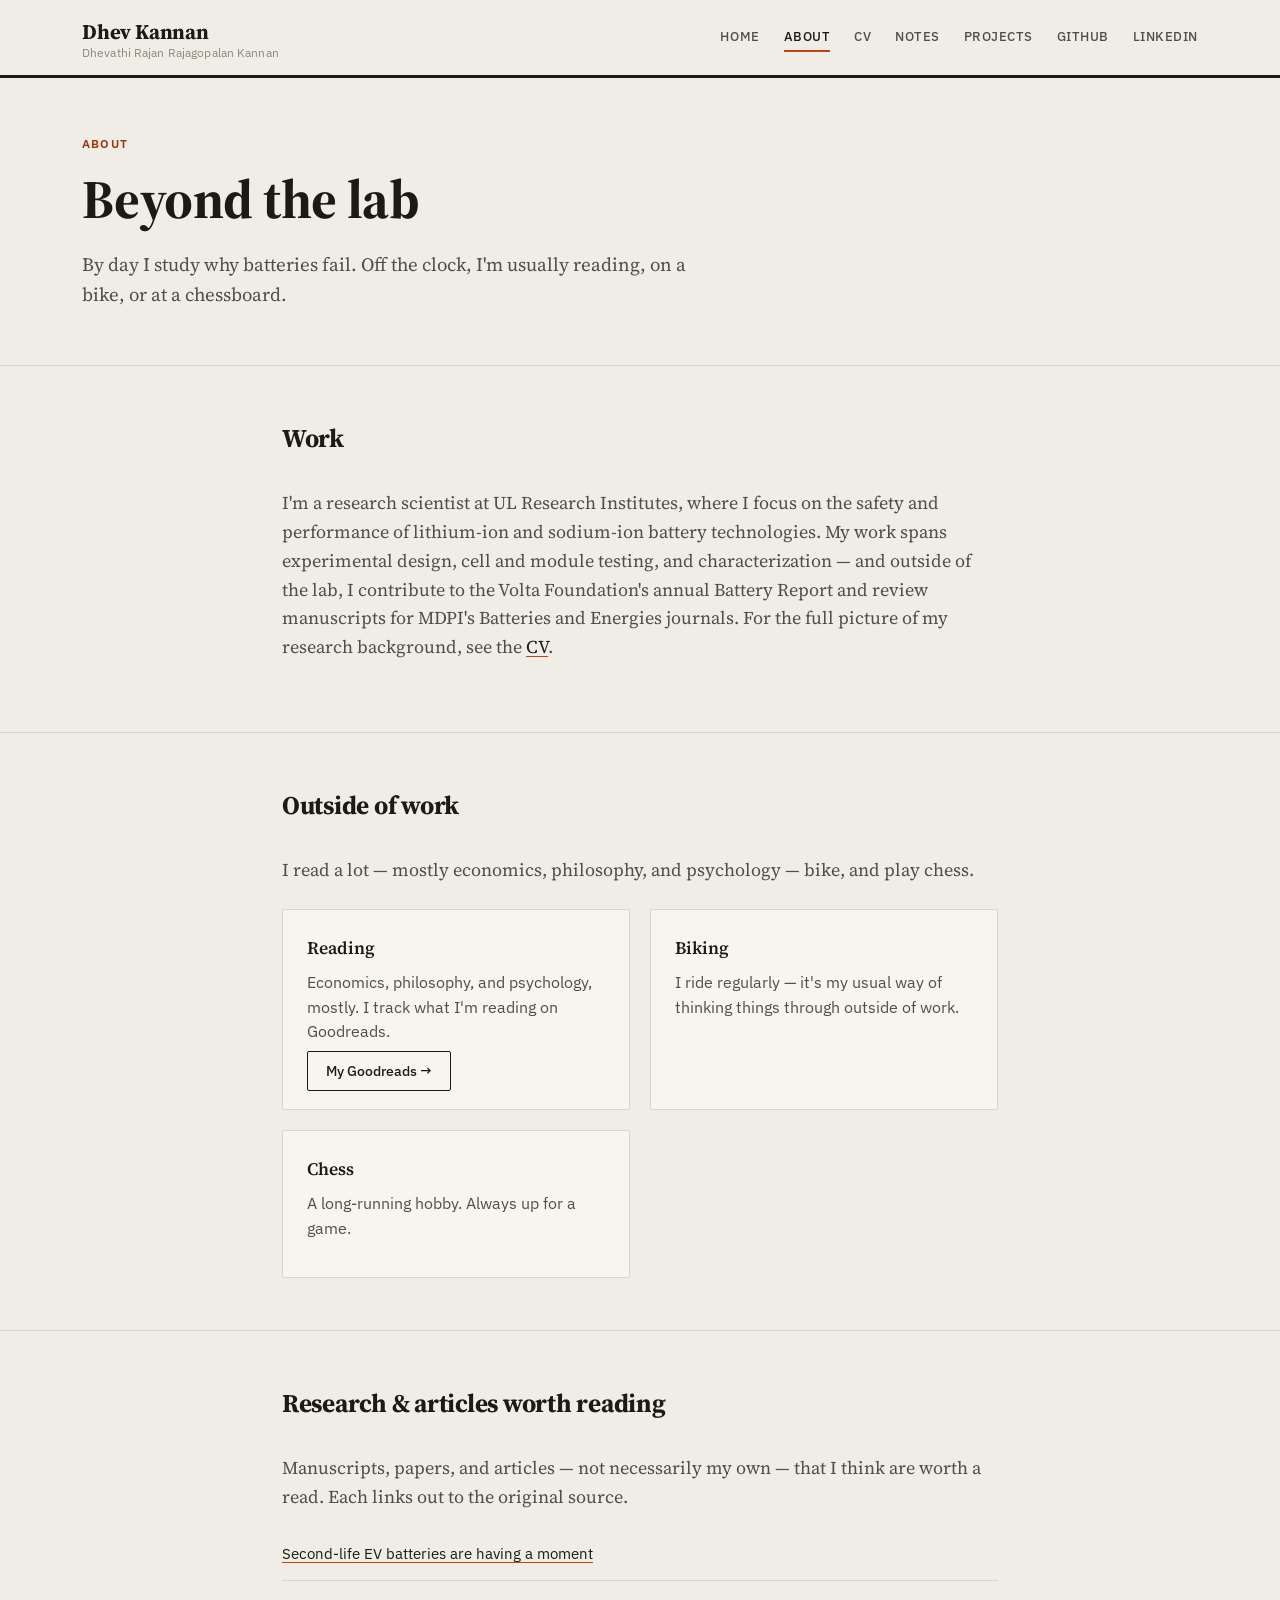
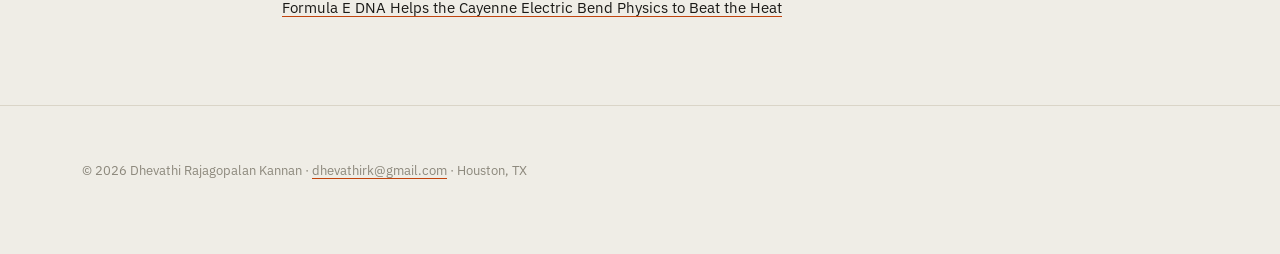
==== commit 64261f1d: "Update name references" ====
--- a/about.html
+++ b/about.html
@@ -11,7 +11,7 @@
 
 <nav class="nav">
   <div class="wrap">
-    <a href="index.html" class="nav-brand"><span class="brand-full">Dhevathi Rajan Rajagopalan Kannan</span><span class="brand-short">Dhev Kannan</span></a>
+    <a href="index.html" class="nav-brand"><span class="brand-short">Dhev Kannan</span><span class="brand-full">Dhevathi Rajan Rajagopalan Kannan</span></a>
     <div class="nav-links" id="nav-links">
       <a href="index.html">Home</a>
       <a href="about.html" class="active">About</a>
--- a/css/style.css
+++ b/css/style.css
@@ -51,7 +51,12 @@
 /* ---------- Masthead ---------- */
 .nav { border-bottom: 3px solid var(--ink); background: var(--bg); position: sticky; top: 0; z-index: 30; }
 .nav .wrap { display: flex; align-items: center; justify-content: space-between; padding-top: 20px; padding-bottom: 16px; gap: 16px; }
-.nav-brand { font-family: var(--font-display); font-weight: 700; font-size: 1.3rem; color: var(--ink); text-decoration: none; letter-spacing: -0.01em; flex-shrink: 1; min-width: 0; }
+.nav-brand { display: flex; flex-direction: column; gap: 2px; font-family: var(--font-display); color: var(--ink); text-decoration: none; flex-shrink: 1; min-width: 0; line-height: 1.15; }
+.brand-short { font-weight: 700; font-size: 1.3rem; letter-spacing: -0.01em; white-space: nowrap; }
+.brand-full { font-weight: 400; font-size: 0.72rem; color: var(--ink-faint); font-family: var(--font-ui); letter-spacing: 0.01em; white-space: nowrap; }
+@media (max-width: 560px) {
+  .brand-full { display: none; }
+}
 .nav-links { display: flex; gap: 24px; font-family: var(--font-ui); font-size: 0.8rem; font-weight: 500; letter-spacing: 0.04em; text-transform: uppercase; flex-wrap: wrap; }
 .nav-links a { color: var(--ink-soft); text-decoration: none; padding-bottom: 3px; border-bottom: 2px solid transparent; white-space: nowrap; }
 .nav-links a:hover, .nav-links a.active { color: var(--ink); border-bottom-color: var(--accent); }
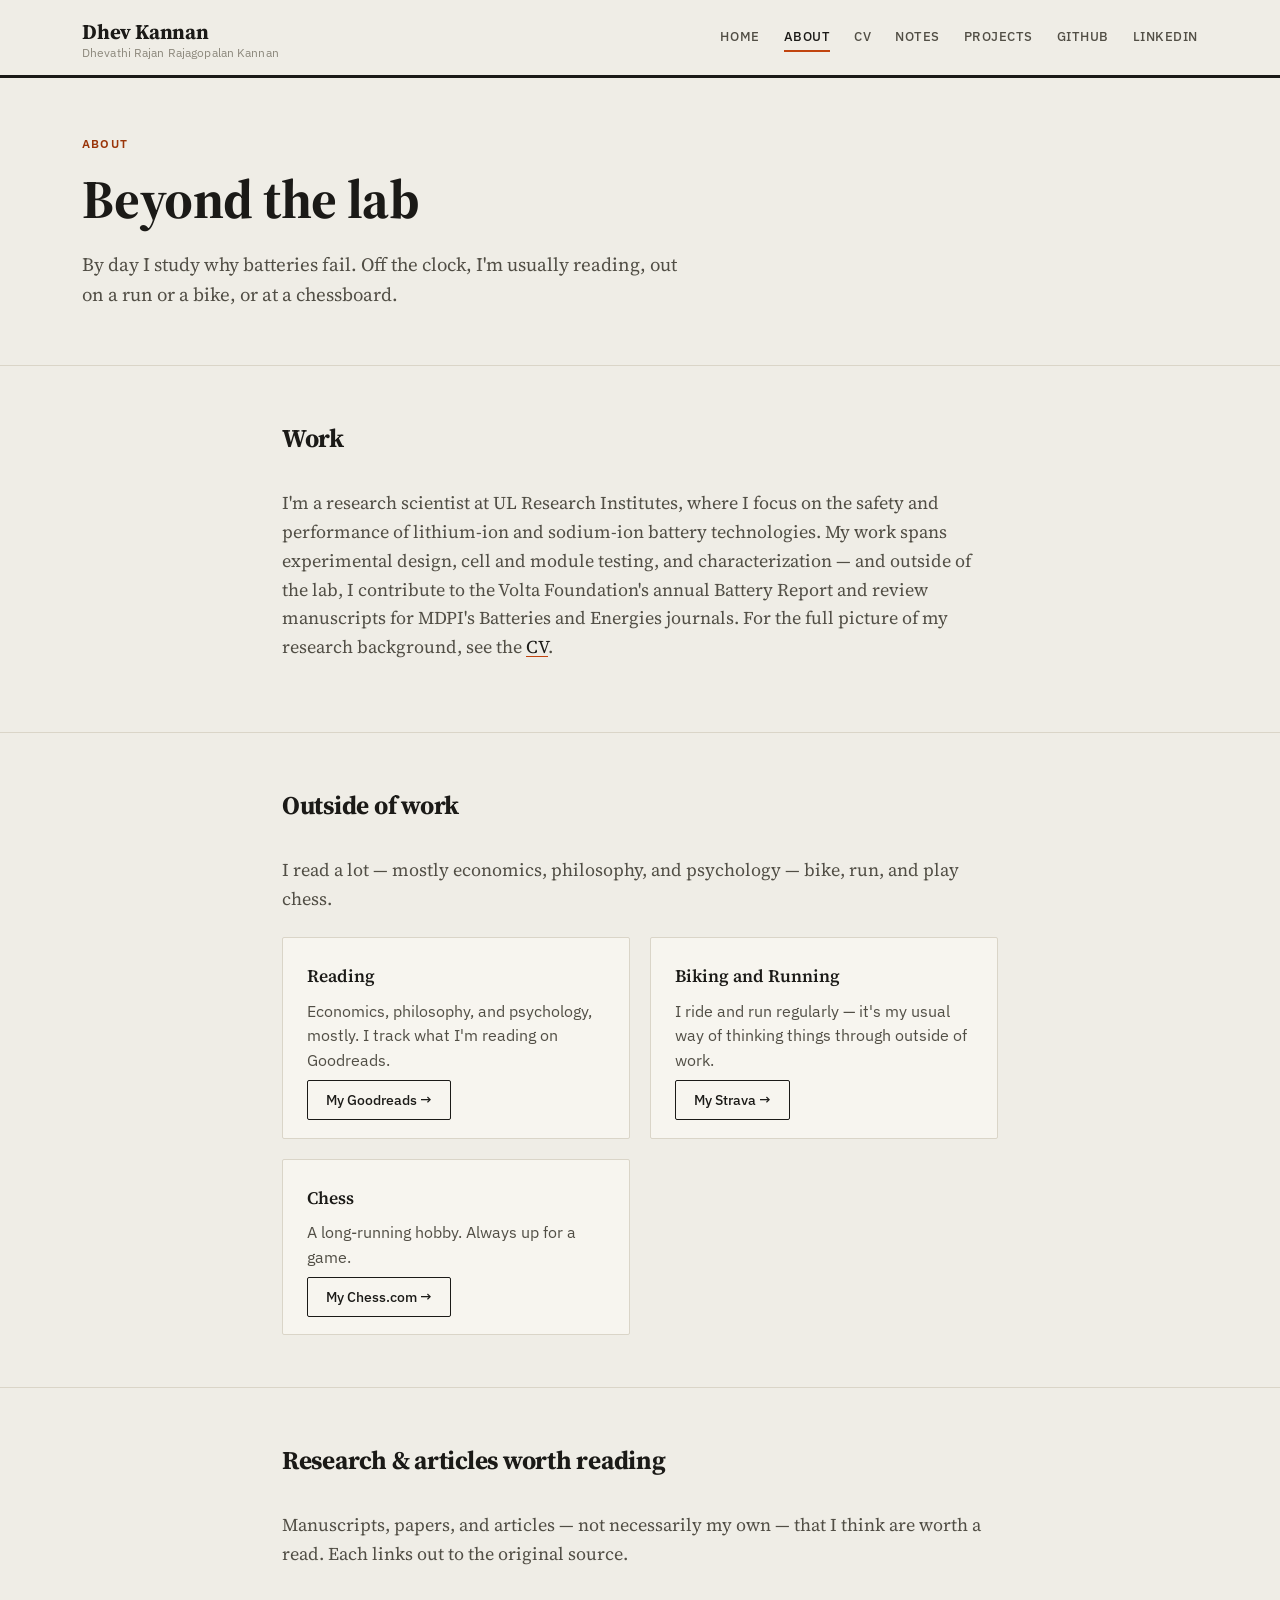
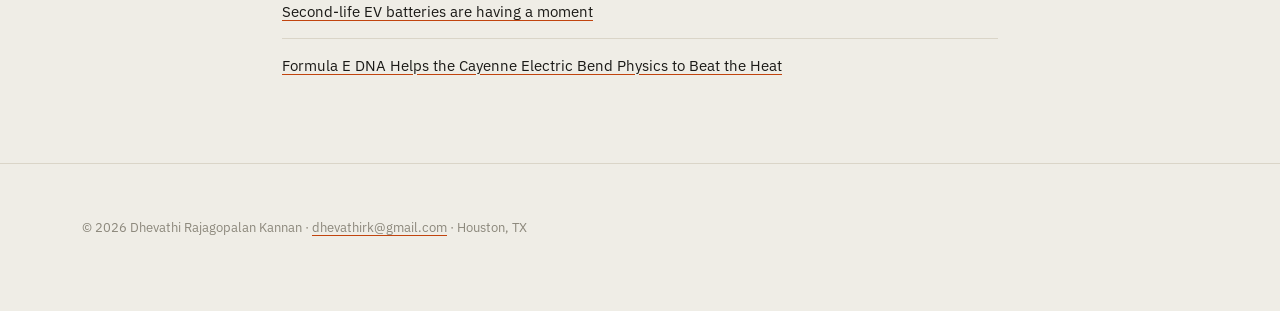
==== commit f9e2e390: "Add running, Strava, and Chess.com links to About page" ====
--- a/about.html
+++ b/about.html
@@ -30,7 +30,7 @@
     <p class="eyebrow">About</p>
     <h1 style="max-width:none;">Beyond the lab</h1>
     <p class="lede">
-      By day I study why batteries fail. Off the clock, I'm usually reading, on a bike,
+      By day I study why batteries fail. Off the clock, I'm usually reading, out on a run or a bike,
       or at a chessboard.
     </p>
   </div>
@@ -54,7 +54,7 @@
   <div class="wrap wrap-narrow">
     <div class="block-head"><h2>Outside of work</h2></div>
     <p style="color:var(--ink-soft); margin-bottom: 24px;">
-      I read a lot — mostly economics, philosophy, and psychology — bike, and play chess.
+      I read a lot — mostly economics, philosophy, and psychology — bike, run, and play chess.
     </p>
     <div class="about-grid">
       <div class="card">
@@ -63,12 +63,14 @@
         <a class="btn" href="https://www.goodreads.com/user/show/23858691-dhevathi-r-kannan" target="_blank" rel="noopener">My Goodreads →</a>
       </div>
       <div class="card">
-        <h3>Biking</h3>
-        <p>I ride regularly — it's my usual way of thinking things through outside of work.</p>
+        <h3>Biking and Running</h3>
+        <p>I ride and run regularly — it's my usual way of thinking things through outside of work.</p>
+        <a class="btn" href="https://www.strava.com/athletes/dhevkannan" target="_blank" rel="noopener">My Strava →</a>
       </div>
       <div class="card">
         <h3>Chess</h3>
         <p>A long-running hobby. Always up for a game.</p>
+        <a class="btn" href="https://www.chess.com/member/dhevathirk" target="_blank" rel="noopener">My Chess.com →</a>
       </div>
     </div>
   </div>
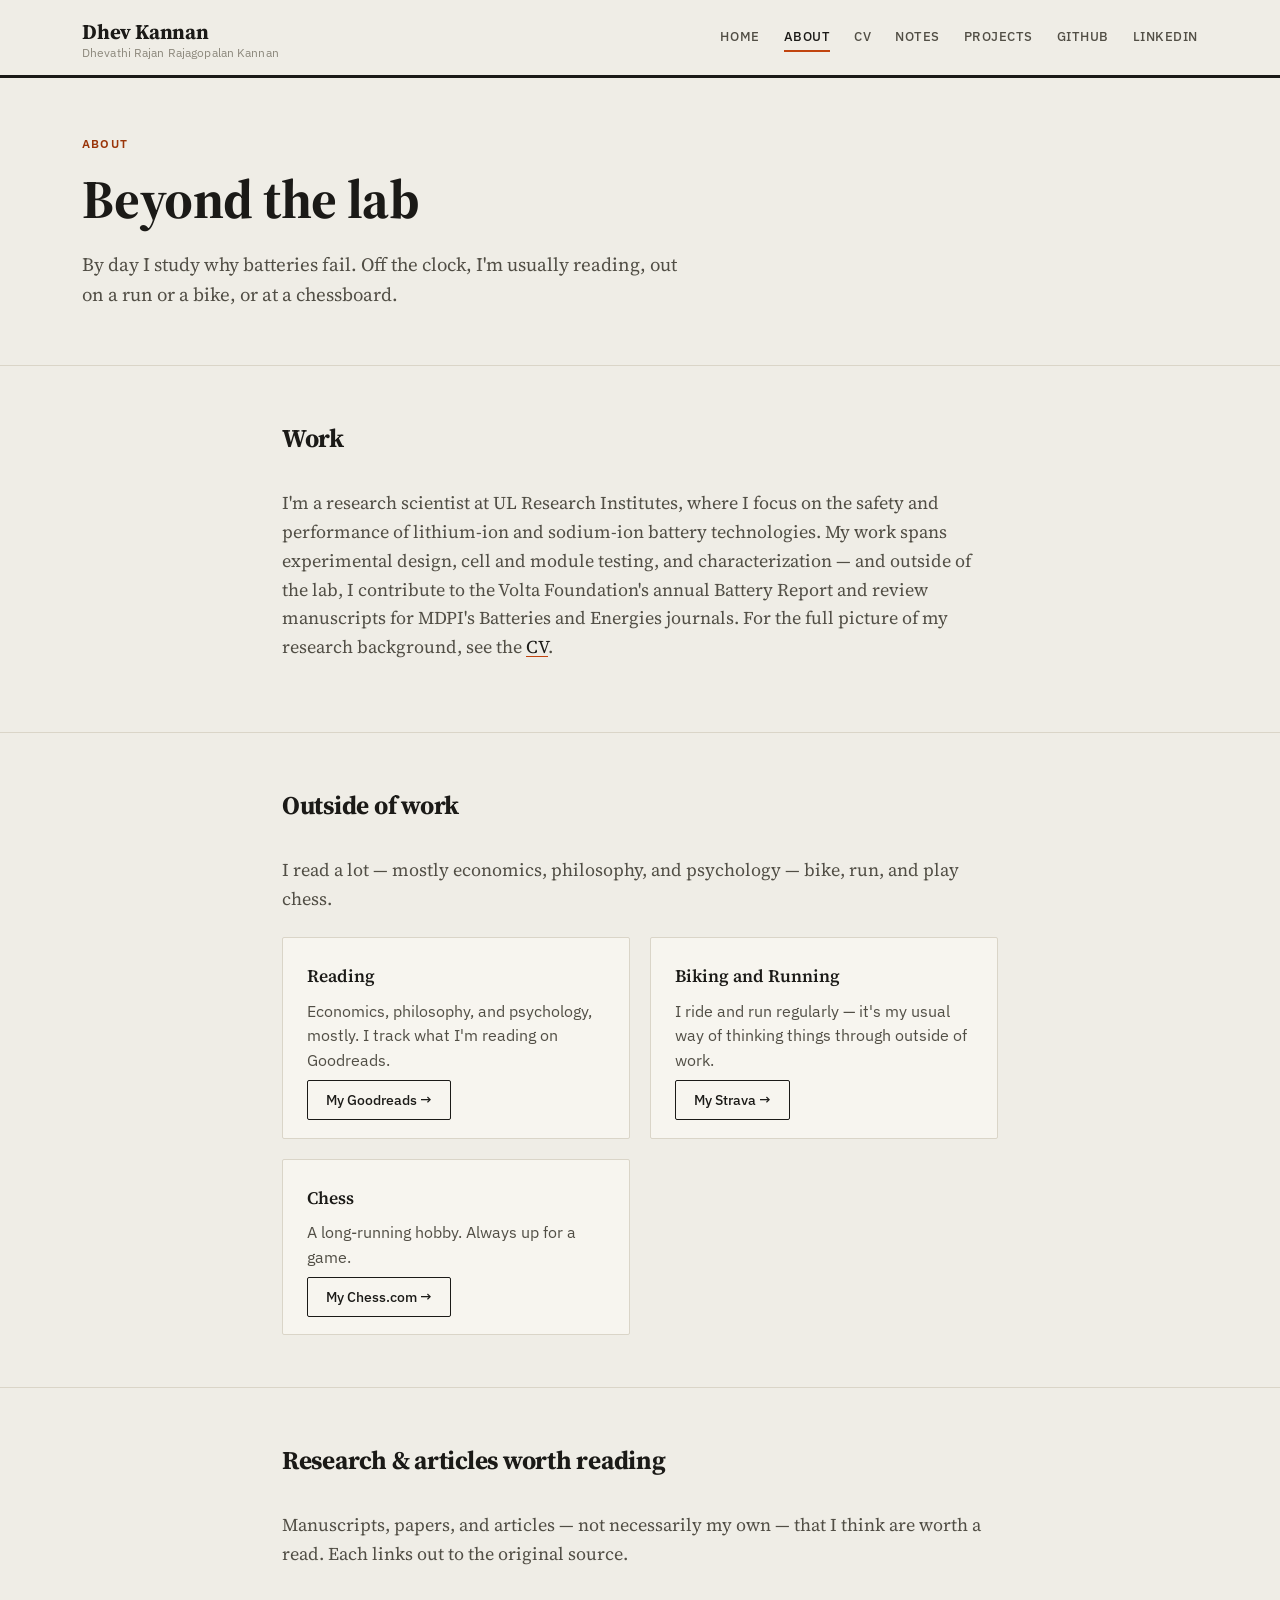
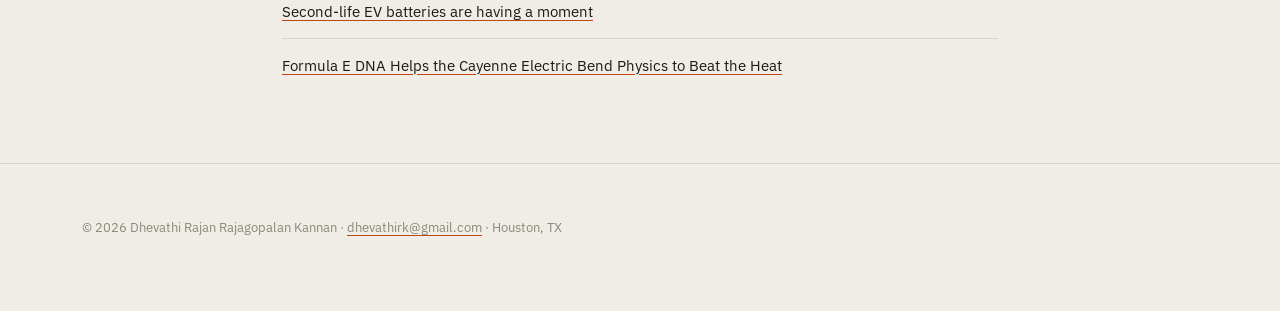
==== commit 258a7bab: "Name in copyright changed for all pages" ====
--- a/about.html
+++ b/about.html
@@ -96,7 +96,7 @@
 
 <footer>
   <div class="wrap">
-    <p>© <span id="year"></span> Dhevathi Rajagopalan Kannan · <a href="mailto:dhevathirk@gmail.com">dhevathirk@gmail.com</a> · Houston, TX</p>
+    <p>© <span id="year"></span> Dhevathi Rajan Rajagopalan Kannan · <a href="mailto:dhevathirk@gmail.com">dhevathirk@gmail.com</a> · Houston, TX</p>
   </div>
 </footer>
 
--- a/css/style.css
+++ b/css/style.css
@@ -227,6 +227,12 @@
 .post-body blockquote { border-left: 3px solid var(--accent); margin: 1.5em 0; padding-left: 20px; color: var(--ink-soft); font-style: italic; }
 .post-body img { max-width: 100%; border-radius: var(--radius); }
 .post-body a { text-decoration-thickness: 1px; }
+.post-body table { width: 100%; border-collapse: collapse; margin: 1.6em 0; font-family: var(--font-ui); font-size: 0.92rem; }
+.post-body th, .post-body td { text-align: left; padding: 10px 14px; border-bottom: 1px solid var(--line); }
+.post-body th { font-weight: 600; color: var(--ink); border-bottom: 2px solid var(--ink); }
+.post-body td { color: var(--ink-soft); }
+.post-body tr:nth-child(even) td { background: var(--surface); }
+.post-body figcaption, .post-body em { color: var(--ink-faint); font-size: 0.88em; }
 
 .references { margin-top: 48px; padding-top: 28px; border-top: 1px solid var(--line); max-width: var(--measure); }
 .references h2 { font-family: var(--font-display); font-size: 1.15rem; margin: 0 0 16px; }
